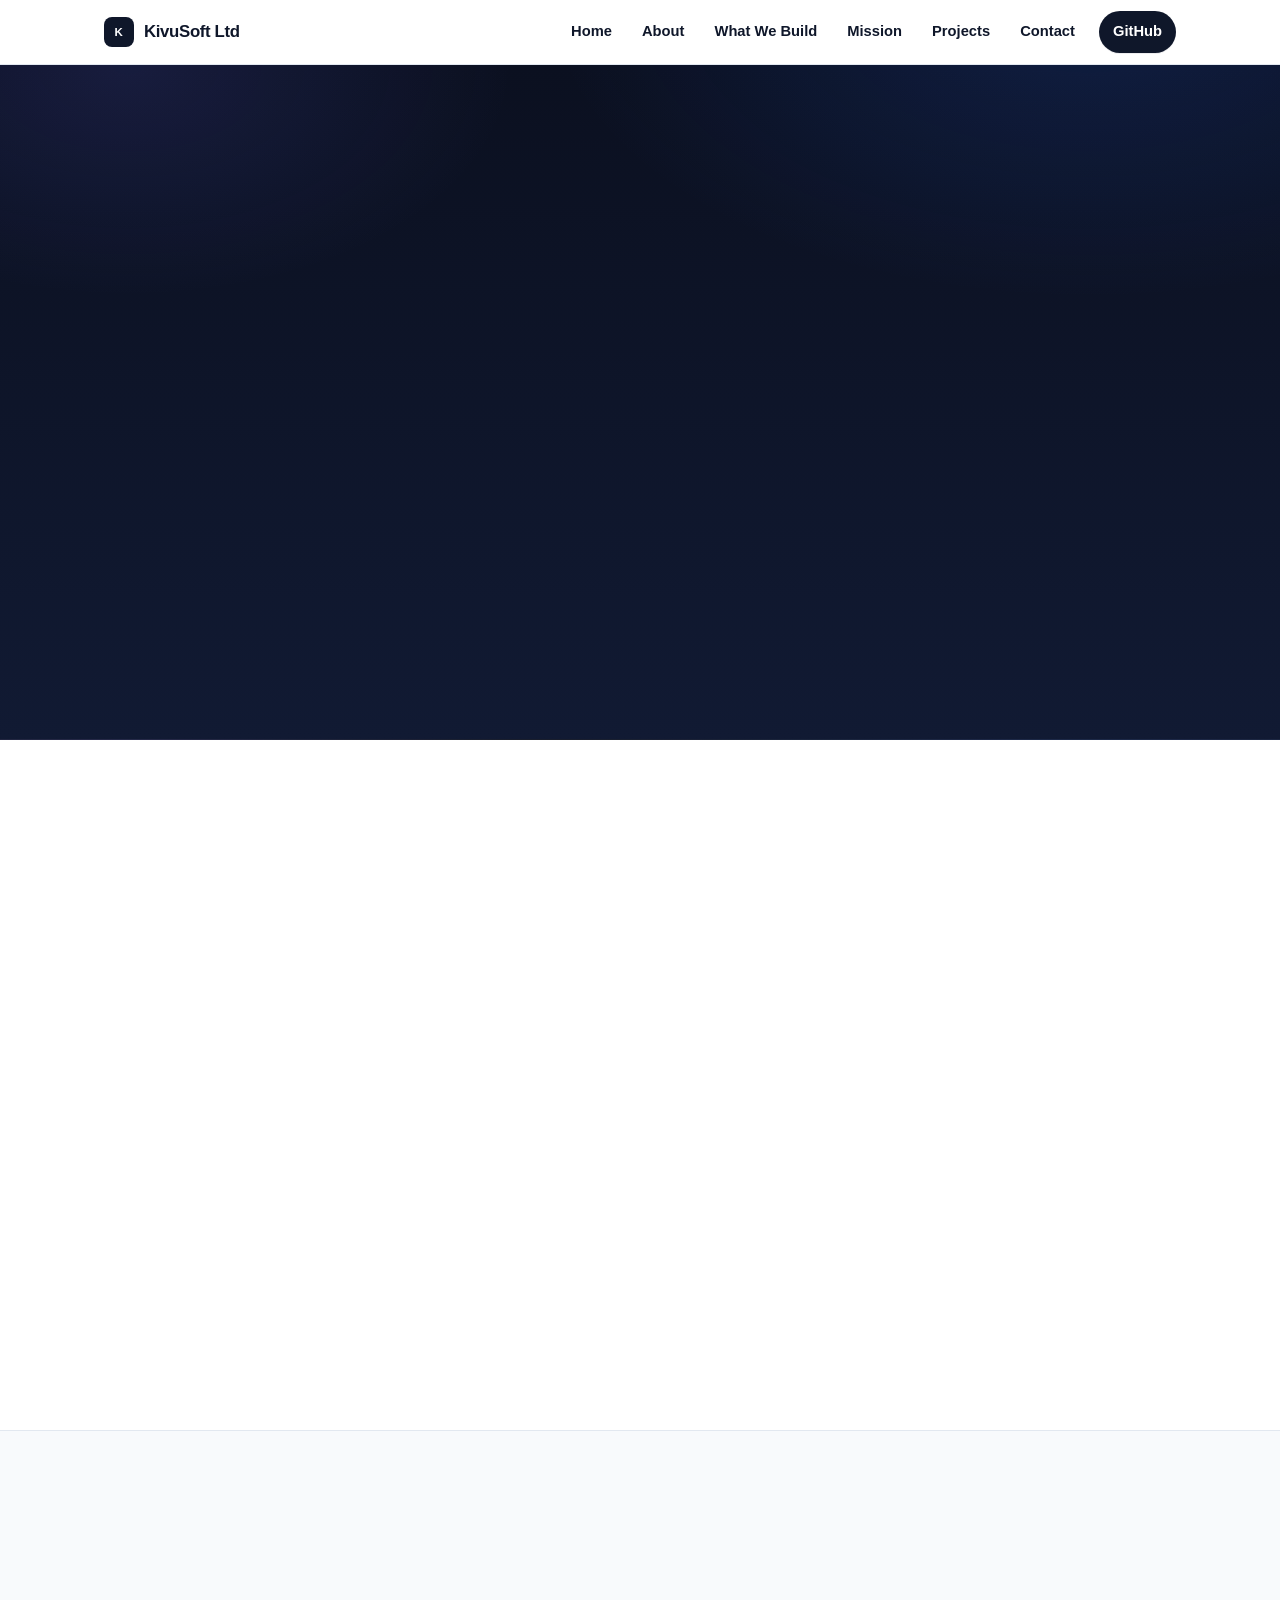
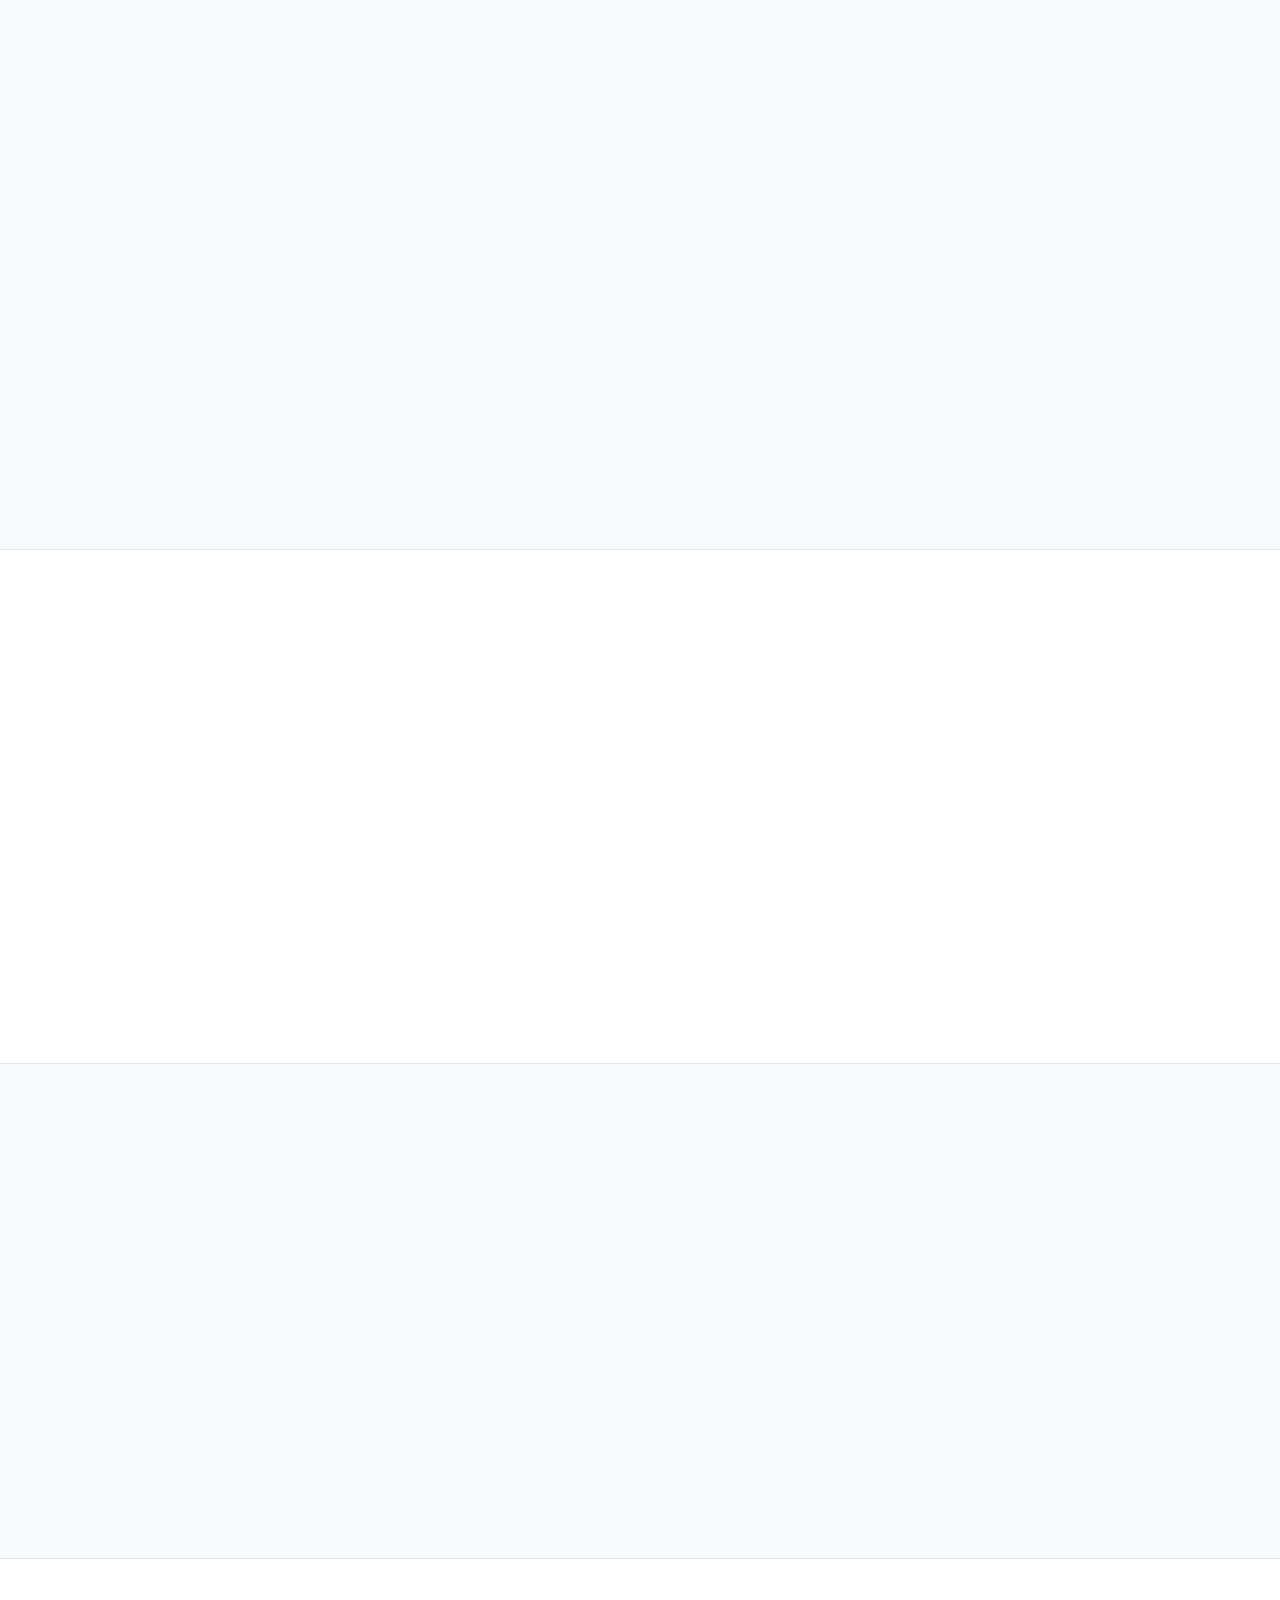
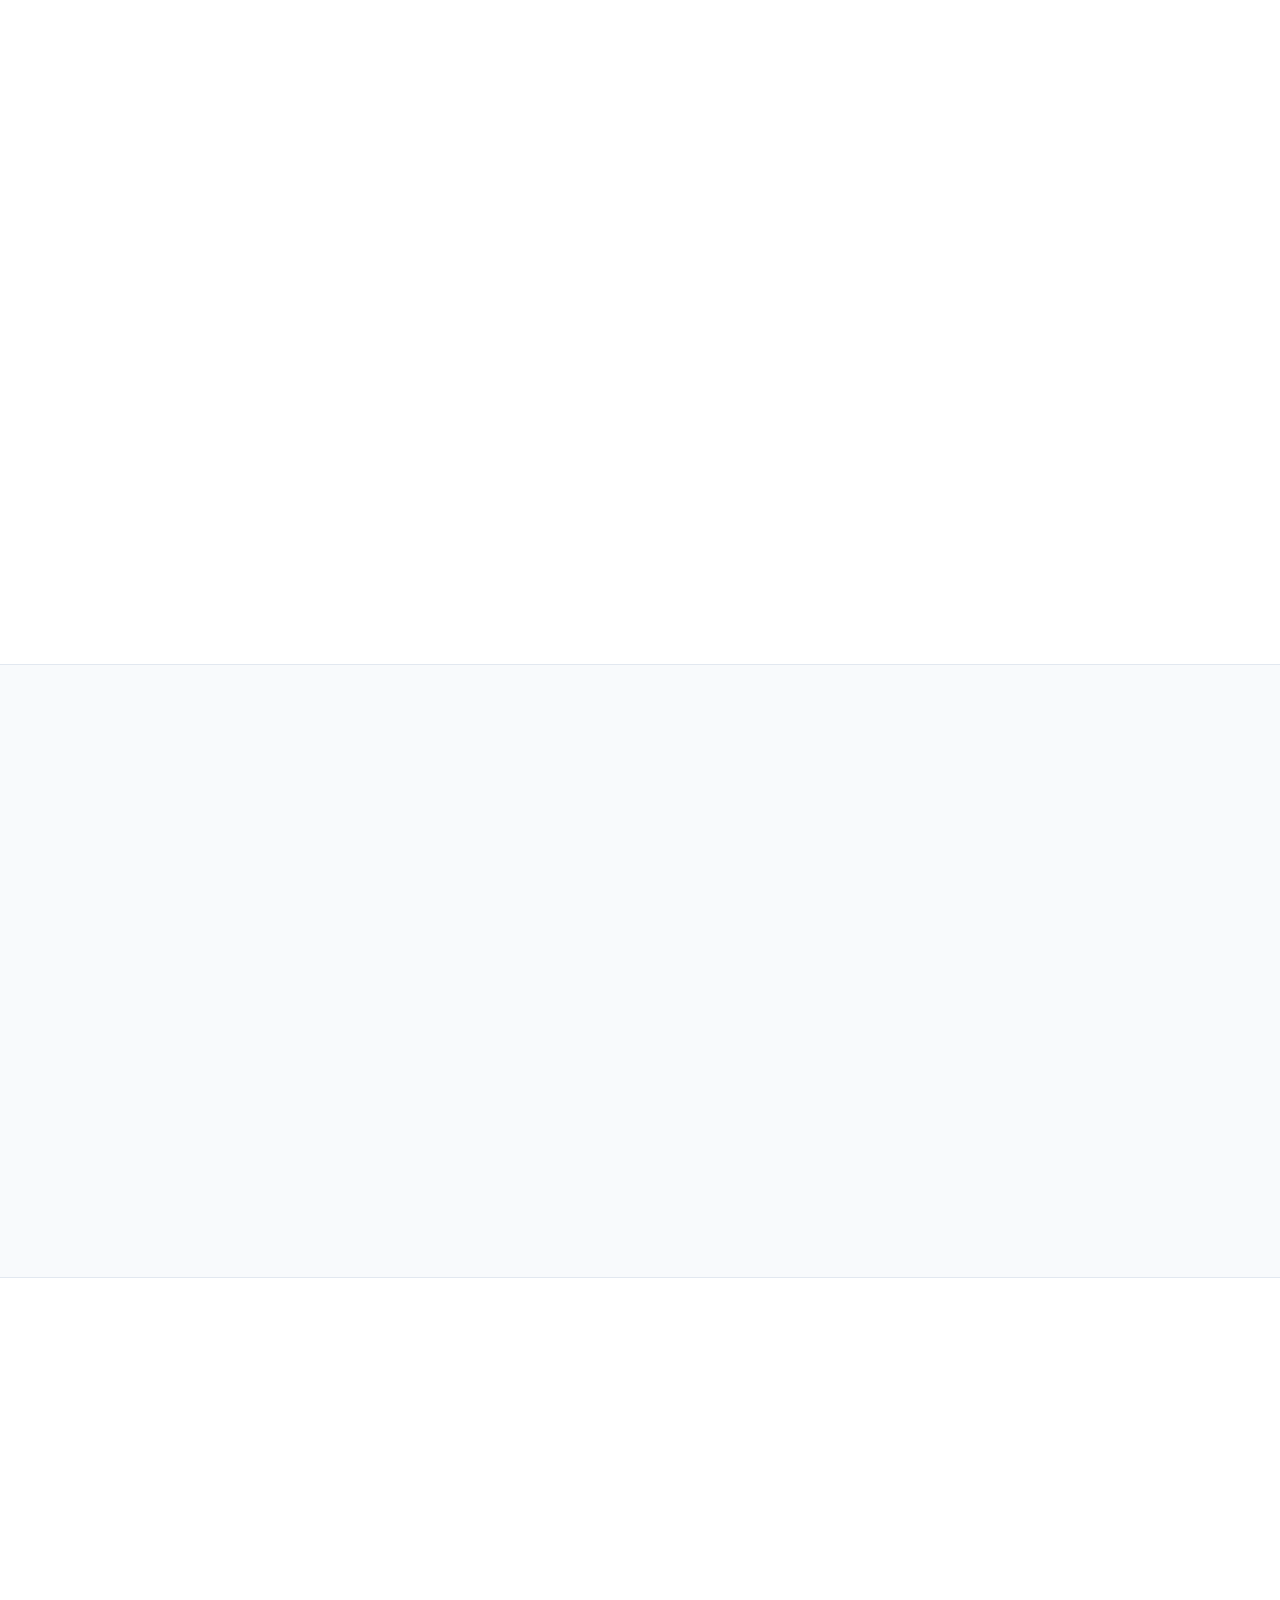
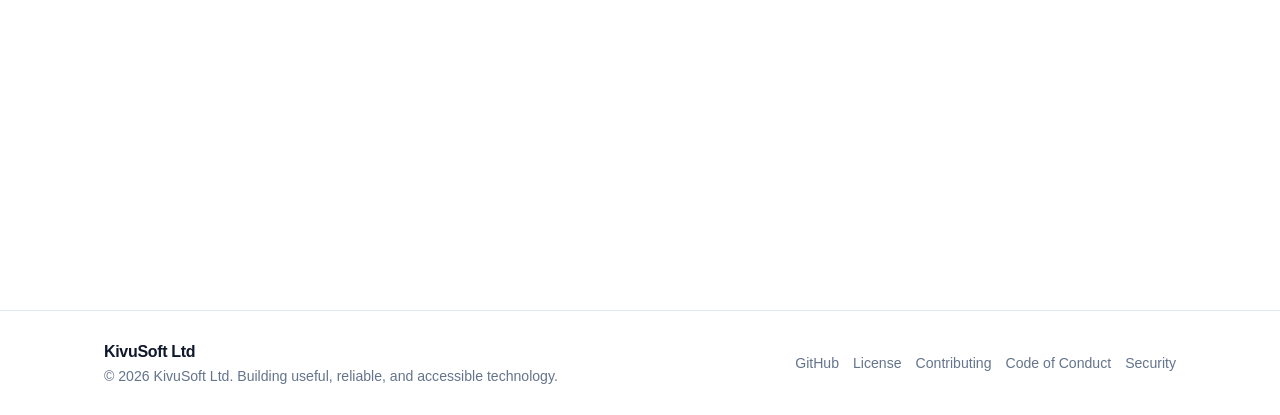
==== website/index.html @ 907b59ba "feat: build KivuSoft Ltd official website" ====
<!doctype html>
<html lang="en">
<head>
  <meta charset="utf-8">
  <meta name="viewport" content="width=device-width, initial-scale=1">
  <title>KivuSoft Ltd — Useful, reliable, and accessible technology</title>
  <meta name="description" content="KivuSoft Ltd is a software and technology company building useful, reliable, and accessible digital products. We focus on clarity, performance, and long-term maintainability.">
  <meta name="theme-color" content="#0b1020">
  <meta property="og:title" content="KivuSoft Ltd — Useful, reliable, and accessible technology">
  <meta property="og:description" content="KivuSoft Ltd builds practical digital solutions — software applications, web platforms, mobile apps, and automation systems.">
  <meta property="og:type" content="website">
  <meta property="og:url" content="https://github.com/hervecoder/KivuSoft">
  <meta property="og:image" content="">
  <meta name="twitter:card" content="summary">
  <meta name="twitter:title" content="KivuSoft Ltd">
  <meta name="twitter:description" content="A software and technology company building useful, reliable, and accessible digital products.">
  <link rel="icon" href="data:image/svg+xml,<svg xmlns=%22http://www.w3.org/2000/svg%22 viewBox=%220 0 100 100%22><rect width=%22100%22 height=%22100%22 rx=%2218%22 fill=%22%230f172a%22/><text x=%2250%22 y=%2258%22 text-anchor=%22middle%22 font-size=%2234%22 fill=%22white%22 font-family=%22Arial,sans-serif%22 font-weight=%22800%22>K</text></svg>">
  <link rel="stylesheet" href="assets/css/style.css">
</head>
<body>
  <a class="skip" href="#main">Skip to content</a>

  <header class="site-header" role="banner">
    <div class="container nav-wrap">
      <a class="wordmark" href="#home" aria-label="KivuSoft Ltd — home">
        <span class="wordmark-mark" aria-hidden="true">K</span>
        <span>KivuSoft Ltd</span>
      </a>

      <button class="nav-toggle" aria-expanded="false" aria-controls="primary-nav" aria-label="Toggle navigation">
        <span class="nav-toggle-lines" aria-hidden="true"><i></i></span>
      </button>

      <nav id="primary-nav" class="nav-primary" aria-label="Primary">
        <ul>
          <li><a href="#home">Home</a></li>
          <li><a href="#about">About</a></li>
          <li><a href="#what-we-build">What We Build</a></li>
          <li><a href="#mission">Mission</a></li>
          <li><a href="#projects">Projects</a></li>
          <li><a href="#contact">Contact</a></li>
          <li><a class="nav-github" href="https://github.com/hervecoder/KivuSoft" target="_blank" rel="noopener noreferrer">GitHub</a></li>
        </ul>
      </nav>
    </div>
  </header>

  <main id="main">
    <!-- HERO -->
    <section id="home" class="hero" aria-labelledby="hero-title">
      <div class="container hero-inner">
        <div class="hero-grid">
          <div class="hero-copy reveal">
            <div class="eyebrow">Software &amp; Technology Company</div>
            <h1 id="hero-title">KivuSoft Ltd <span>builds useful technology</span> for real-world problems.</h1>
            <p>A software and technology company building useful, reliable, and accessible digital products — with an emphasis on clarity, performance, and long-term maintainability.</p>
            <div class="hero-ctas">
              <a class="btn" href="#what-we-build">Explore what we build <span aria-hidden="true">→</span></a>
              <a class="btn btn-secondary" href="https://github.com/hervecoder/KivuSoft" target="_blank" rel="noopener noreferrer">View GitHub</a>
            </div>
            <div class="hero-trust" aria-label="Trust signals">
              <span class="trust-pill">Building digital products &amp; ecosystem</span>
              <span class="trust-pill">Documentation‑first</span>
              <span class="trust-pill">Open where it adds value</span>
            </div>
          </div>

          <div class="hero-card reveal" aria-label="Company snapshot">
            <div class="hero-card-head">
              <span class="hero-card-kicker">KivuSoft Ltd — Company hub</span>
              <span class="hero-card-dot" aria-hidden="true"></span>
            </div>
            <h3>Practical products, engineered with care</h3>
            <p>We are in our foundation phase — establishing identity, documentation, and product pipeline before public launches.</p>
            <ul class="hero-card-list">
              <li><span aria-hidden="true">✓</span> Focused on real needs for people, businesses, and communities</li>
              <li><span aria-hidden="true">✓</span> Reliable, accessible, and maintainable by design</li>
              <li><span aria-hidden="true">✓</span> Technologies chosen per product — no single fixed stack</li>
            </ul>
          </div>
        </div>
      </div>
    </section>

    <!-- ABOUT -->
    <section id="about" class="section" aria-labelledby="about-title">
      <div class="container">
        <div class="section-header reveal">
          <div class="eyebrow">About KivuSoft</div>
          <h2 id="about-title">A technology company focused on practical digital solutions.</h2>
          <p>KivuSoft Ltd designs and develops software that is useful, reliable, and accessible. Our work spans applications and platforms intended to serve real needs — with clarity and performance at the core.</p>
        </div>

        <div class="split reveal">
          <div class="callout">
            <p class="quote">We build for usefulness, not complexity.</p>
            <p>We are at the foundation stage — defining our company hub, documentation, and initial product direction. Official products, services, and channels will be announced in this repository as they are established.</p>
          </div>
          <div class="card">
            <h3>How we work</h3>
            <p style="color:var(--muted); margin-top:6px">We focus on what matters and ship iteratively.</p>
            <ul class="tech-list" style="margin-top:14px">
              <li><i aria-hidden="true">◎</i><div><strong>Usefulness</strong> — solving real problems with clear value</div></li>
              <li><i aria-hidden="true">◉</i><div><strong>Reliability</strong> — systems that work consistently over time</div></li>
              <li><i aria-hidden="true">○</i><div><strong>Accessibility</strong> — technology that is approachable and usable</div></li>
            </ul>
          </div>
        </div>
      </div>
    </section>

    <!-- WHAT WE BUILD -->
    <section id="what-we-build" class="section section-alt" aria-labelledby="build-title">
      <div class="container">
        <div class="section-header reveal">
          <div class="eyebrow">What We Build</div>
          <h2 id="build-title">General‑purpose technology, scoped by real requirements.</h2>
          <p>We focus on broad areas and define each initiative individually. Specific product details will be published as products are verified and launched.</p>
        </div>

        <div class="grid grid-3 reveal">
          <article class="card">
            <div class="card-icon" aria-hidden="true">▭</div>
            <h3>Software applications</h3>
            <p>Purpose‑built applications for specific use cases, with attention to workflows that matter.</p>
          </article>
          <article class="card">
            <div class="card-icon" aria-hidden="true">⬔</div>
            <h3>Web platforms</h3>
            <p>Accessible, performant web experiences that are fast, maintainable, and easy to use.</p>
          </article>
          <article class="card">
            <div class="card-icon" aria-hidden="true">▱</div>
            <h3>Mobile applications</h3>
            <p>Reliable mobile products for everyday use — stable, testable, and respectful of the device.</p>
          </article>
          <article class="card">
            <div class="card-icon" aria-hidden="true">⬢</div>
            <h3>Digital products</h3>
            <p>Tools and services that simplify work and communication for individuals and teams.</p>
          </article>
          <article class="card">
            <div class="card-icon" aria-hidden="true">⬣</div>
            <h3>Automation &amp; technology solutions</h3>
            <p>Systems that reduce manual effort, improve reliability, and keep operations predictable.</p>
          </article>
          <article class="card" style="background:var(--text); color:#e2e8f0; border-color:rgba(255,255,255,.08)">
            <div class="card-icon" aria-hidden="true" style="background:rgba(255,255,255,.08); border-color:rgba(255,255,255,.12); color:#93c5fd">◈</div>
            <h3 style="color:#fff">Scoped by requirements</h3>
            <p style="color:#94a3b8">We choose the right tool for each product and document decisions per repository.</p>
          </article>
        </div>
      </div>
    </section>

    <!-- MISSION / VISION -->
    <section id="mission" class="section" aria-labelledby="mission-title">
      <div class="container">
        <div class="section-header reveal">
          <div class="eyebrow">Mission &amp; Vision</div>
          <h2 id="mission-title">Purpose that guides how we build.</h2>
        </div>

        <div class="split reveal">
          <div class="callout mission">
            <strong>Mission</strong>
            <p class="quote">To build useful technology that solves real‑world problems and creates lasting value for the people and organizations we serve.</p>
            <p>We pursue this by developing practical, well‑engineered software and focusing on long‑term value over short‑term complexity.</p>
          </div>
          <div class="callout vision">
            <strong>Vision</strong>
            <p class="quote">To become a trusted technology company recognised for practical innovation, dependable products, and sustainable impact.</p>
            <p>Our direction is to grow a portfolio that is useful in daily use, reliable over time, accessible to a broad audience, and maintainable and secure by design.</p>
          </div>
        </div>
      </div>
    </section>

    <!-- PRINCIPLES -->
    <section id="principles" class="section section-alt" aria-labelledby="principles-title">
      <div class="container">
        <div class="section-header reveal">
          <div class="eyebrow">Principles</div>
          <h2 id="principles-title">How we define, build, and operate.</h2>
        </div>

        <div class="principles-grid reveal">
          <div class="principle">
            <span class="principle-num" aria-hidden="true">1</span>
            <div><h3>User‑focused engineering</h3><p>Build for real needs, not complexity.</p></div>
          </div>
          <div class="principle">
            <span class="principle-num" aria-hidden="true">2</span>
            <div><h3>Simplicity</h3><p>Prefer clear solutions over clever ones.</p></div>
          </div>
          <div class="principle">
            <span class="principle-num" aria-hidden="true">3</span>
            <div><h3>Reliability</h3><p>Ship stable, testable, and maintainable software.</p></div>
          </div>
          <div class="principle">
            <span class="principle-num" aria-hidden="true">4</span>
            <div><h3>Security</h3><p>Handle data and access with care.</p></div>
          </div>
          <div class="principle">
            <span class="principle-num" aria-hidden="true">5</span>
            <div><h3>Continuous improvement</h3><p>Iterate based on feedback and evidence.</p></div>
          </div>
          <div class="principle">
            <span class="principle-num" aria-hidden="true">6</span>
            <div><h3>Open collaboration</h3><p>Share and work in the open where it adds value.</p></div>
          </div>
        </div>
      </div>
    </section>

    <!-- PROJECTS -->
    <section id="projects" class="section" aria-labelledby="projects-title">
      <div class="container">
        <div class="section-header reveal">
          <div class="eyebrow">Products &amp; Projects</div>
          <h2 id="projects-title">Portfolio in formation.</h2>
          <p>This section is being established. Official products will be listed here as they are publicly launched.</p>
        </div>

        <div class="projects-stage reveal">
          <span class="badge"><span class="badge-dot" aria-hidden="true"></span> In development — hub phase</span>
          <h3>Building the foundation before the first launch</h3>
          <p>No products are listed yet. This repository currently serves as the company hub while KivuSoft establishes its product pipeline. When a product is ready, it will appear here with its name, brief description, repository link, status, and documentation.</p>
          <div class="projects-note">
            <span class="mini">We do not list unverified products</span>
            <span class="mini">Each product will have its own repository</span>
            <span class="mini">Announcements will be published here</span>
          </div>
          <p style="margin-top:20px"><a class="btn" href="https://github.com/hervecoder/KivuSoft" target="_blank" rel="noopener noreferrer">Follow progress on GitHub</a></p>
        </div>
      </div>
    </section>

    <!-- TECHNOLOGY -->
    <section id="technology" class="section section-alt" aria-labelledby="tech-title">
      <div class="container">
        <div class="section-header reveal">
          <div class="eyebrow">Technology</div>
          <h2 id="tech-title">Modern tools, chosen per product.</h2>
          <p>KivuSoft works with modern software technologies and selects tools based on the requirements of each product. No single fixed stack is assumed for all projects.</p>
        </div>

        <div class="tech-wrap reveal">
          <div>
            <ul class="tech-list">
              <li><i aria-hidden="true">▸</i><div><strong>Maintainability first</strong> — we prioritize code that is easy to understand and evolve.</div></li>
              <li><i aria-hidden="true">▸</i><div><strong>Security &amp; developer experience</strong> — safe defaults and clear documentation.</div></li>
              <li><i aria-hidden="true">▸</i><div><strong>Documented choices</strong> — every product repository explains its own technology decisions.</div></li>
            </ul>
          </div>
          <div class="tech-panel" aria-label="Technology note">
            <h3>No fabricated stack</h3>
            <p>We do not publish an arbitrary technology list for the whole company. The correct stack is decided per product and documented where the product lives.</p>
            <code>docs/ → per‑product repo → README describes the stack</code>
          </div>
        </div>
      </div>
    </section>

    <!-- CONTACT -->
    <section id="contact" class="section" aria-labelledby="contact-title">
      <div class="container">
        <div class="section-header reveal">
          <div class="eyebrow">Contact</div>
          <h2 id="contact-title">Get in touch — channels coming soon.</h2>
          <p>Because no official public contact channel has yet been verified, we keep this placeholder factual until channels are established.</p>
        </div>

        <div class="contact-grid reveal">
          <div class="contact-card">
            <h3>Official contact channels</h3>
            <div class="contact-placeholder" role="note">
              <strong>Official KivuSoft Ltd contact channels will be published here as they are established.</strong><br>
              For now, the most reliable place to follow and reach the team is the company hub on GitHub, where announcements, documentation, and future contact details will appear.
            </div>
            <p style="margin-top:14px; font-size:.92rem">Please avoid sharing sensitive or private information in public issues before a dedicated channel is published.</p>
          </div>

          <div class="github-card">
            <h3>Follow KivuSoft on GitHub</h3>
            <p>The company hub is the canonical source for official information until the website and contact channels are fully established.</p>
            <a class="btn" href="https://github.com/hervecoder/KivuSoft" target="_blank" rel="noopener noreferrer">github.com/hervecoder/KivuSoft</a>
            <p style="font-size:.82rem; color:#64748b; margin-top:4px">Public, documented, and versioned — everything we publish lives here first.</p>
          </div>
        </div>
      </div>
    </section>
  </main>

  <footer class="site-footer" role="contentinfo">
    <div class="container footer-row">
      <div>
        <div class="footer-wordmark">KivuSoft Ltd</div>
        <div class="footer-meta">© 2026 KivuSoft Ltd. Building useful, reliable, and accessible technology.</div>
      </div>
      <nav class="footer-links" aria-label="Footer">
        <a href="https://github.com/hervecoder/KivuSoft" target="_blank" rel="noopener noreferrer">GitHub</a>
        <a href="https://github.com/hervecoder/KivuSoft/blob/main/LICENSE" target="_blank" rel="noopener noreferrer">License</a>
        <a href="https://github.com/hervecoder/KivuSoft/blob/main/CONTRIBUTING.md" target="_blank" rel="noopener noreferrer">Contributing</a>
        <a href="https://github.com/hervecoder/KivuSoft/blob/main/CODE_OF_CONDUCT.md" target="_blank" rel="noopener noreferrer">Code of Conduct</a>
        <a href="https://github.com/hervecoder/KivuSoft/blob/main/SECURITY.md" target="_blank" rel="noopener noreferrer">Security</a>
      </nav>
    </div>
  </footer>

  <script src="assets/js/main.js"></script>
</body>
</html>
---- website/assets/css/style.css ----
/* KivuSoft Ltd — website style.css — lightweight, no dependencies */
:root{
  --bg:#ffffff;
  --bg-alt:#f8fafc;
  --bg-hero:#0b1020;
  --bg-hero-2:#111a33;
  --surface:#ffffff;
  --text:#0f172a;
  --muted:#64748b;
  --muted-2:#94a3b8;
  --line:#e2e8f0;
  --line-strong:#cbd5e1;
  --accent:#2563eb;
  --accent-hover:#1d4ed8;
  --accent-soft:#eff6ff;
  --accent-border:#bfdbfe;
  --radius:14px;
  --radius-lg:18px;
  --shadow:0 4px 24px rgba(15,23,42,.06);
  --shadow-lg:0 12px 40px rgba(15,23,42,.10);
  --header-h:64px;
  --max:1120px;
  --focus:0 0 0 3px rgba(37,99,235,.35);
}

*{box-sizing:border-box}
html{scroll-behavior:smooth; scroll-padding-top:calc(var(--header-h) + 16px)}
@media (prefers-reduced-motion:reduce){
  html{scroll-behavior:auto}
  *,*::before,*::after{animation:none !important; transition:none !important}
}
body{
  margin:0;
  font-family:ui-sans-system,-apple-system,BlinkMacSystemFont,"Segoe UI",Roboto,"Helvetica Neue",Arial,"Noto Sans",Ubuntu,Cantarell,sans-serif;
  color:var(--text);
  background:var(--bg);
  line-height:1.6;
  -webkit-font-smoothing:antialiased;
  text-rendering:optimizeLegibility;
}
img{max-width:100%; display:block}
a{color:var(--accent); text-decoration:none}
a:hover{text-decoration:underline}
a:focus-visible{outline:none; box-shadow:var(--focus); border-radius:6px}
p{margin:0 0 1em}
h1,h2,h3{line-height:1.15; letter-spacing:-.02em; margin:0}
h1{font-size:clamp(2rem,5vw,3.25rem); font-weight:800}
h2{font-size:clamp(1.6rem,3.5vw,2rem); font-weight:700}
h3{font-size:1.05rem; font-weight:650}

/* Skip link */
.skip{
  position:absolute; left:-9999px; top:auto; width:1px; height:1px; overflow:hidden;
}
.skip:focus{
  left:16px; top:16px; width:auto; height:auto; background:var(--accent); color:#fff;
  padding:10px 14px; border-radius:8px; z-index:999; text-decoration:none; box-shadow:var(--shadow-lg)
}

/* Container */
.container{max-width:var(--max); margin:0 auto; padding:0 20px}
@media(min-width:768px){ .container{padding:0 24px} }
.section{padding:72px 0}
@media(min-width:900px){ .section{padding:88px 0} }
.section-alt{background:var(--bg-alt); border-top:1px solid var(--line); border-bottom:1px solid var(--line)}
.eyebrow{
  font-size:.75rem; letter-spacing:.14em; text-transform:uppercase; color:var(--accent);
  font-weight:700; margin-bottom:12px
}
.lead{font-size:1.05rem; color:var(--muted); max-width:60ch}
.section-header{max-width:720px; margin-bottom:36px}
.section-header p{color:var(--muted); margin-top:12px; font-size:1.02rem}

/* Header */
.site-header{
  position:sticky; top:0; z-index:40;
  background:rgba(255,255,255,.82);
  backdrop-filter:saturate(180%) blur(12px);
  -webkit-backdrop-filter:saturate(180%) blur(12px);
  border-bottom:1px solid var(--line);
}
.nav-wrap{
  display:flex; align-items:center; justify-content:space-between;
  height:var(--header-h); gap:16px;
}
.wordmark{
  font-weight:800; font-size:1.05rem; letter-spacing:-.02em; color:var(--text);
  text-decoration:none; display:inline-flex; align-items:center; gap:10px;
  white-space:nowrap;
}
.wordmark-mark{
  width:30px; height:30px; border-radius:8px; background:var(--text); color:#fff;
  display:grid; place-items:center; font-size:.72rem; font-weight:800; letter-spacing:.06em;
}
.wordmark:hover{text-decoration:none}
.nav-primary ul{
  list-style:none; margin:0; padding:0; display:flex; align-items:center; gap:6px;
}
.nav-primary a{
  display:inline-flex; align-items:center; padding:9px 12px; border-radius:10px;
  color:var(--text); font-size:.92rem; font-weight:550; text-decoration:none;
}
.nav-primary a:hover{background:var(--bg-alt); text-decoration:none}
.nav-primary a.is-active{background:var(--bg-alt)}
.nav-github{
  background:var(--text) !important; color:#fff !important;
  padding:9px 14px !important; border-radius:999px !important; margin-left:6px;
  box-shadow:0 1px 0 rgba(15,23,42,.08);
}
.nav-github:hover{background:#1e293b !important; transform:translateY(-0.5px)}
.nav-github:focus-visible{box-shadow:var(--focus)}

/* Mobile toggle */
.nav-toggle{
  display:none; appearance:none; border:1px solid var(--line); background:#fff;
  width:40px; height:40px; border-radius:10px; align-items:center; justify-content:center;
  cursor:pointer; color:var(--text);
}
.nav-toggle:hover{background:var(--bg-alt)}
.nav-toggle:focus-visible{box-shadow:var(--focus)}
.nav-toggle-lines{width:16px; height:12px; position:relative; display:block}
.nav-toggle-lines i,
.nav-toggle-lines i::before,
.nav-toggle-lines i::after{
  content:""; position:absolute; left:0; width:100%; height:2px; background:var(--text);
  border-radius:2px; transition:transform .18s ease, opacity .18s ease, top .18s ease;
}
.nav-toggle-lines i{top:5px}
.nav-toggle-lines i::before{top:-5px}
.nav-toggle-lines i::after{top:5px}
.nav-toggle[aria-expanded="true"] .nav-toggle-lines i{background:transparent}
.nav-toggle[aria-expanded="true"] .nav-toggle-lines i::before{transform:rotate(45deg); top:0}
.nav-toggle[aria-expanded="true"] .nav-toggle-lines i::after{transform:rotate(-45deg); top:0}

@media(max-width:860px){
  .nav-toggle{display:inline-flex}
  .nav-primary{
    position:fixed; inset:calc(var(--header-h)) 0 auto 0;
    background:#fff; border-bottom:1px solid var(--line);
    padding:12px 16px 16px; box-shadow:var(--shadow-lg);
    display:none;
  }
  .nav-primary.is-open{display:block}
  .nav-primary ul{flex-direction:column; align-items:stretch; gap:4px}
  .nav-primary a{padding:14px 14px; font-size:1rem}
  .nav-primary a.nav-github{margin:8px 0 0; justify-content:center}
}

/* Hero */
.hero{
  background:
    radial-gradient(900px 500px at 85% -10%, rgba(37,99,235,.18), transparent 60%),
    radial-gradient(700px 420px at 10% 0%, rgba(99,102,241,.14), transparent 55%),
    linear-gradient(180deg, var(--bg-hero) 0%, var(--bg-hero-2) 100%);
  color:#e2e8f0; position:relative; overflow:hidden;
  border-bottom:1px solid rgba(255,255,255,.06);
}
.hero-inner{padding:64px 0 56px}
@media(min-width:900px){ .hero-inner{padding:96px 0 88px} }
.hero-grid{
  display:grid; gap:36px; align-items:center;
}
@media(min-width:900px){ .hero-grid{grid-template-columns:1.08fr .92fr; gap:48px} }
.hero-copy .eyebrow{color:#93c5fd}
.hero h1{color:#f8fafc; max-width:16ch}
.hero h1 span{color:#93c5fd; font-weight:800}
.hero p{
  color:#cbd5e1; font-size:1.06rem; max-width:56ch; margin-top:14px;
}
@media(min-width:900px){ .hero p{font-size:1.1rem} }
.hero-ctas{display:flex; flex-wrap:wrap; gap:12px; margin-top:28px}
.btn{
  appearance:none; border:1px solid transparent; background:var(--accent); color:#fff;
  padding:12px 18px; border-radius:999px; font-weight:650; font-size:.95rem;
  display:inline-flex; align-items:center; gap:8px; text-decoration:none; line-height:1;
  cursor:pointer; transition:transform .14s ease, background .14s ease, box-shadow .14s ease;
  box-shadow:0 8px 20px rgba(37,99,235,.22);
}
.btn:hover{background:var(--accent-hover); transform:translateY(-1px); text-decoration:none}
.btn:active{transform:translateY(0)}
.btn:focus-visible{box-shadow:var(--focus)}
.btn-secondary{
  background:rgba(255,255,255,.08); color:#e2e8f0; border-color:rgba(255,255,255,.14);
  box-shadow:none; backdrop-filter:blur(6px);
}
.btn-secondary:hover{background:rgba(255,255,255,.12); color:#fff}
.hero-card{
  background:rgba(255,255,255,.92); color:var(--text);
  border-radius:var(--radius-lg); padding:22px;
  box-shadow:0 20px 60px rgba(2,6,23,.28), 0 1px 0 rgba(255,255,255,.6) inset;
  border:1px solid rgba(255,255,255,.7);
}
@media(min-width:900px){ .hero-card{padding:24px} }
.hero-card-head{
  display:flex; align-items:center; justify-content:space-between; gap:12px;
  padding-bottom:14px; border-bottom:1px solid var(--line); margin-bottom:14px;
}
.hero-card-kicker{
  font-size:.72rem; letter-spacing:.14em; text-transform:uppercase; font-weight:750; color:var(--muted)
}
.hero-card-dot{width:8px; height:8px; border-radius:50%; background:#22c55e; box-shadow:0 0 0 6px rgba(34,197,94,.14)}
.hero-card h3{font-size:1rem; margin-bottom:6px}
.hero-card p{color:var(--muted); font-size:.92rem; margin:0}
.hero-card-list{
  list-style:none; margin:16px 0 0; padding:0; display:grid; gap:10px;
}
.hero-card-list li{
  display:flex; align-items:flex-start; gap:10px; font-size:.92rem; color:var(--text);
  padding:10px 11px; background:var(--bg-alt); border:1px solid var(--line); border-radius:12px;
}
.hero-card-list li span{color:var(--accent); font-weight:800; margin-top:1px}
.hero-trust{
  display:flex; flex-wrap:wrap; gap:8px; margin-top:18px;
}
.trust-pill{
  font-size:.78rem; color:#475569; background:#fff; border:1px solid var(--line);
  padding:6px 10px; border-radius:999px; font-weight:600;
}

/* Cards / grids */
.grid{ display:grid; gap:14px }
.grid-3{grid-template-columns:1fr}
@media(min-width:640px){ .grid-3{grid-template-columns:repeat(2,1fr)} }
@media(min-width:980px){ .grid-3{grid-template-columns:repeat(3,1fr)} }
.grid-2{grid-template-columns:1fr}
@media(min-width:820px){ .grid-2{grid-template-columns:repeat(2,1fr)} }

.card{
  background:var(--surface); border:1px solid var(--line); border-radius:var(--radius);
  padding:20px; box-shadow:var(--shadow); transition:transform .14s ease, box-shadow .14s ease, border-color .14s ease;
}
.card:hover{transform:translateY(-2px); box-shadow:var(--shadow-lg); border-color:var(--line-strong)}
.card-icon{
  width:36px; height:36px; border-radius:10px; display:grid; place-items:center;
  background:var(--accent-soft); border:1px solid var(--accent-border); color:var(--accent);
  font-size:.9rem; margin-bottom:12px;
}
.card h3{margin-bottom:6px}
.card p{color:var(--muted); font-size:.93rem; margin:0; line-height:1.55}

/* Mission / Vision */
.split{
  display:grid; gap:14px;
}
@media(min-width:820px){ .split{grid-template-columns:1fr 1fr} }
.callout{
  background:var(--surface); border:1px solid var(--line); border-radius:var(--radius);
  padding:24px; box-shadow:var(--shadow);
}
.callout strong{display:block; font-size:.75rem; letter-spacing:.14em; text-transform:uppercase; color:var(--accent); margin-bottom:10px}
.callout p{color:var(--muted); margin:0; font-size:1rem; line-height:1.6}
.callout.mission{border-left:4px solid var(--accent)}
.callout.vision{border-left:4px solid #0f172a}
.quote{
  font-size:1.125rem; color:var(--text); font-weight:650; line-height:1.45; margin:0 0 8px;
}

/* Principles */
.principles-grid{
  display:grid; gap:12px; grid-template-columns:1fr;
}
@media(min-width:640px){ .principles-grid{grid-template-columns:repeat(2,1fr)} }
@media(min-width:1020px){ .principles-grid{grid-template-columns:repeat(3,1fr)} }
.principle{
  background:var(--surface); border:1px solid var(--line); border-radius:var(--radius);
  padding:18px 18px 16px; display:flex; gap:12px; align-items:flex-start;
}
.principle-num{
  flex:0 0 28px; height:28px; border-radius:999px; background:var(--text); color:#fff;
  display:grid; place-items:center; font-size:.75rem; font-weight:800; margin-top:1px;
}
.principle h3{font-size:.98rem; margin-bottom:4px}
.principle p{color:var(--muted); font-size:.9rem; margin:0; line-height:1.5}

/* Projects */
.projects-stage{
  background:var(--surface); border:1px solid var(--line); border-radius:var(--radius-lg);
  padding:28px; box-shadow:var(--shadow); text-align:center;
}
@media(min-width:640px){ .projects-stage{padding:36px} }
.badge{
  display:inline-flex; align-items:center; gap:8px;
  background:var(--accent-soft); border:1px solid var(--accent-border); color:var(--accent);
  font-size:.78rem; font-weight:750; letter-spacing:.06em; text-transform:uppercase;
  padding:6px 10px; border-radius:999px; margin-bottom:14px;
}
.badge-dot{width:6px; height:6px; border-radius:50%; background:var(--accent)}
.projects-stage h3{font-size:1.2rem; margin-bottom:8px}
.projects-stage p{color:var(--muted); max-width:60ch; margin:0 auto 18px; font-size:.98rem}
.projects-note{
  display:flex; flex-wrap:wrap; justify-content:center; gap:8px; margin-top:18px;
}
.mini{font-size:.82rem; color:var(--muted); background:var(--bg-alt); border:1px solid var(--line); padding:7px 10px; border-radius:999px}

/* Technology */
.tech-wrap{
  display:grid; gap:16px; align-items:start;
}
@media(min-width:860px){ .tech-wrap{grid-template-columns: 1.15fr .85fr} }
.tech-list{
  list-style:none; margin:16px 0 0; padding:0; display:grid; gap:10px;
}
.tech-list li{
  display:flex; gap:10px; align-items:flex-start;
  background:var(--surface); border:1px solid var(--line); border-radius:12px;
  padding:12px 14px; box-shadow:var(--shadow);
}
.tech-list li i{
  width:28px; height:28px; border-radius:8px; background:var(--bg-alt); border:1px solid var(--line);
  display:grid; place-items:center; flex:0 0 28px; color:var(--accent); font-size:.85rem;
}
.tech-panel{
  background:var(--text); color:#e2e8f0; border-radius:var(--radius); padding:22px;
  border:1px solid rgba(255,255,255,.08);
}
.tech-panel h3{color:#f8fafc; margin-bottom:8px}
.tech-panel p{color:#94a3b8; margin:0; font-size:.93rem}
.tech-panel code{
  display:block; margin-top:14px; background:rgba(255,255,255,.06); border:1px solid rgba(255,255,255,.08);
  color:#e2e8f0; padding:10px 12px; border-radius:10px; font-size:.82rem; font-family:ui-monospace,SFMono-Regular,Menlo,Monaco,Consolas,monospace; overflow:auto;
}

/* Contact */
.contact-grid{
  display:grid; gap:16px;
}
@media(min-width:820px){ .contact-grid{grid-template-columns:1.2fr .8fr} }
.contact-card{
  background:var(--surface); border:1px solid var(--line); border-radius:var(--radius);
  padding:22px; box-shadow:var(--shadow);
}
.contact-card p{color:var(--muted); margin:0}
.contact-placeholder{
  background:var(--bg-alt); border:1px dashed var(--line-strong); border-radius:12px;
  padding:14px 14px; color:var(--muted); font-size:.92rem; margin-top:14px;
}
.github-card{
  background:var(--text); color:#e2e8f0; border-radius:var(--radius); padding:22px;
  border:1px solid rgba(255,255,255,.08); display:flex; flex-direction:column; gap:14px;
}
.github-card h3{color:#fff}
.github-card p{color:#94a3b8; margin:0; font-size:.93rem}
.github-card a.btn{justify-content:center; background:#fff; color:var(--text); box-shadow:none; border-color:#fff}
.github-card a.btn:hover{background:#f8fafc}

/* Footer */
.site-footer{
  border-top:1px solid var(--line); background:var(--bg); padding:28px 0;
}
.footer-row{
 display:flex; flex-direction:column; gap:16px; align-items:flex-start;
}
@media(min-width:700px){ .footer-row{flex-direction:row; justify-content:space-between; align-items:center} }
.footer-wordmark{font-weight:800; letter-spacing:-.02em}
.footer-meta{color:var(--muted); font-size:.88rem}
.footer-links{display:flex; flex-wrap:wrap; gap:14px; font-size:.88rem}
.footer-links a{color:var(--muted)}
.footer-links a:hover{color:var(--text); text-decoration:underline}

/* Reveal animation */
.reveal{opacity:0; transform:translateY(8px); transition:opacity .5s ease, transform .5s ease}
.reveal.is-visible{opacity:1; transform:none}

/* Utilities */
.sr-only{position:absolute; width:1px; height:1px; padding:0; margin:-1px; overflow:hidden; clip:rect(0,0,0,0); white-space:nowrap; border:0}

/* 404 */
.page-404{
  min-height:70vh; display:grid; place-items:center; padding:48px 0; text-align:center;
}
.page-404 h1{font-size:clamp(3rem, 10vw, 6rem); line-height:1; letter-spacing:-.04em}
.page-404 p{color:var(--muted); max-width:48ch; margin:12px auto 20px}
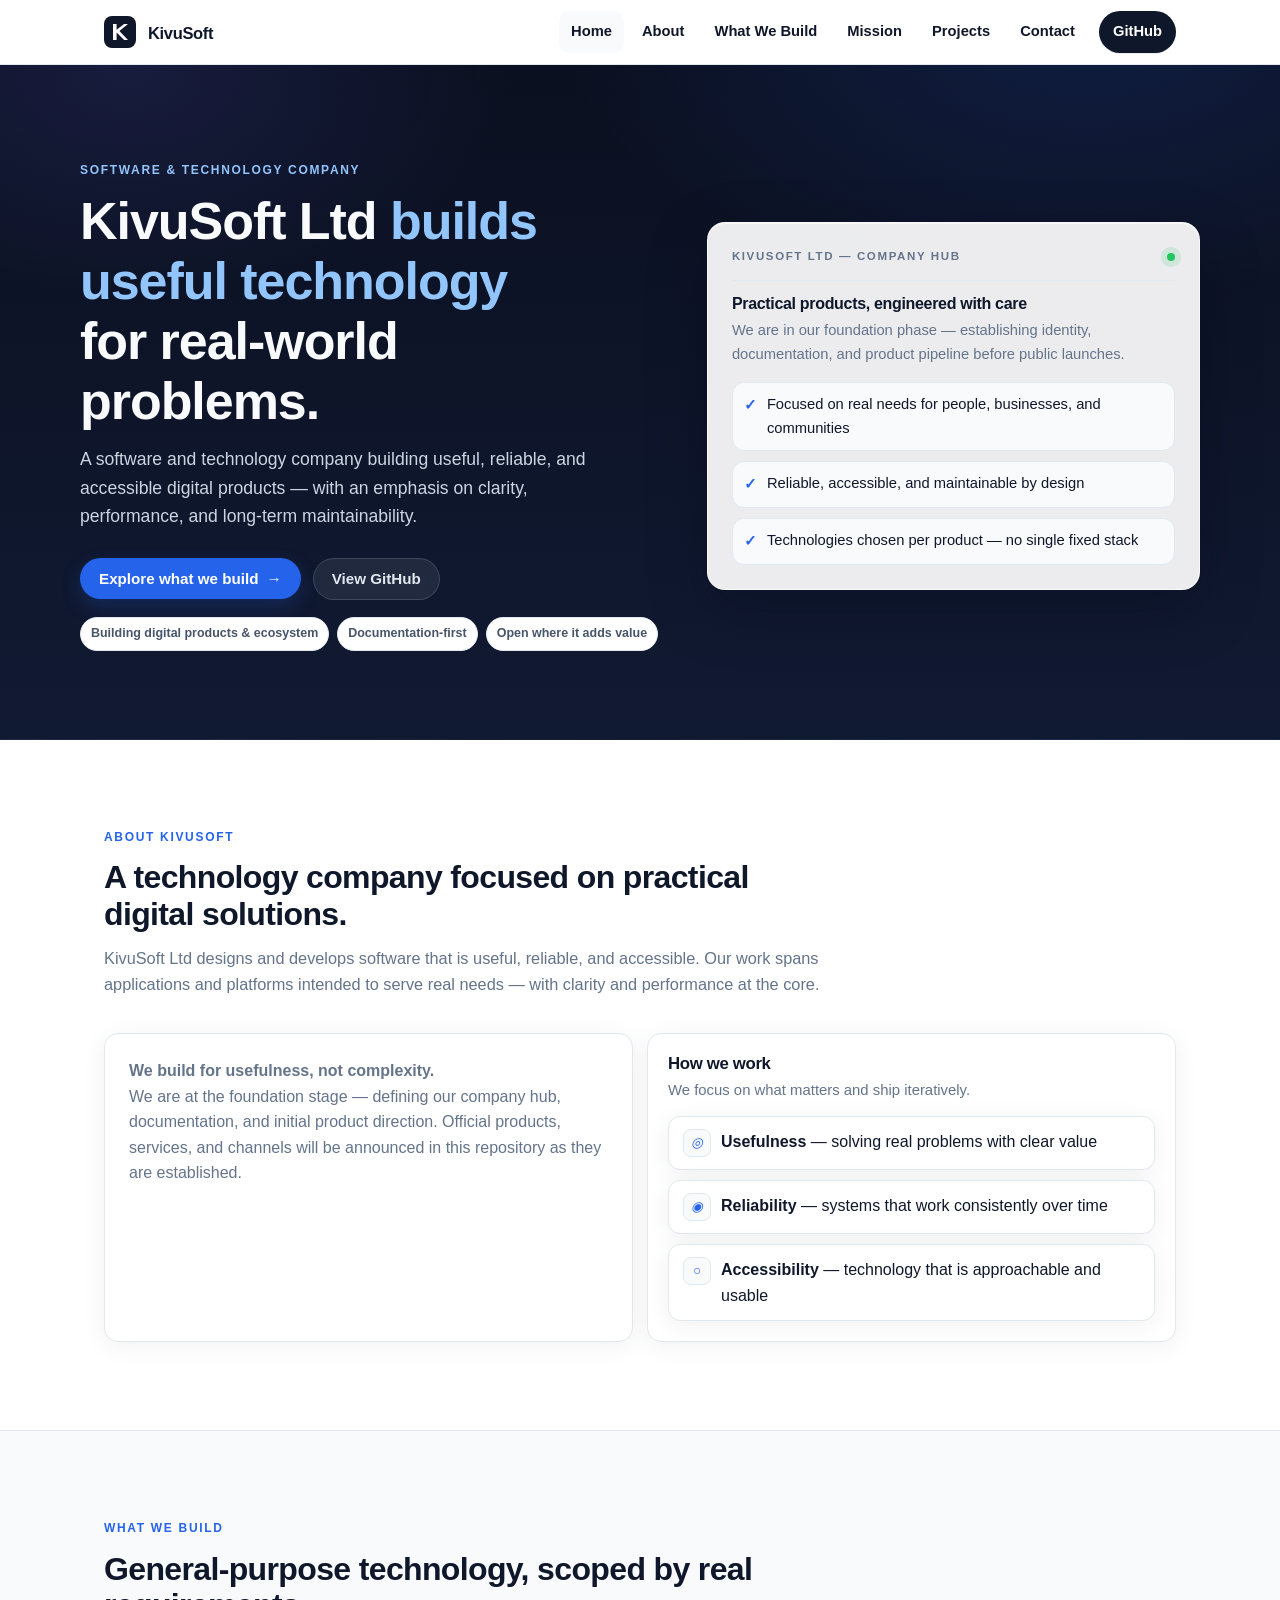
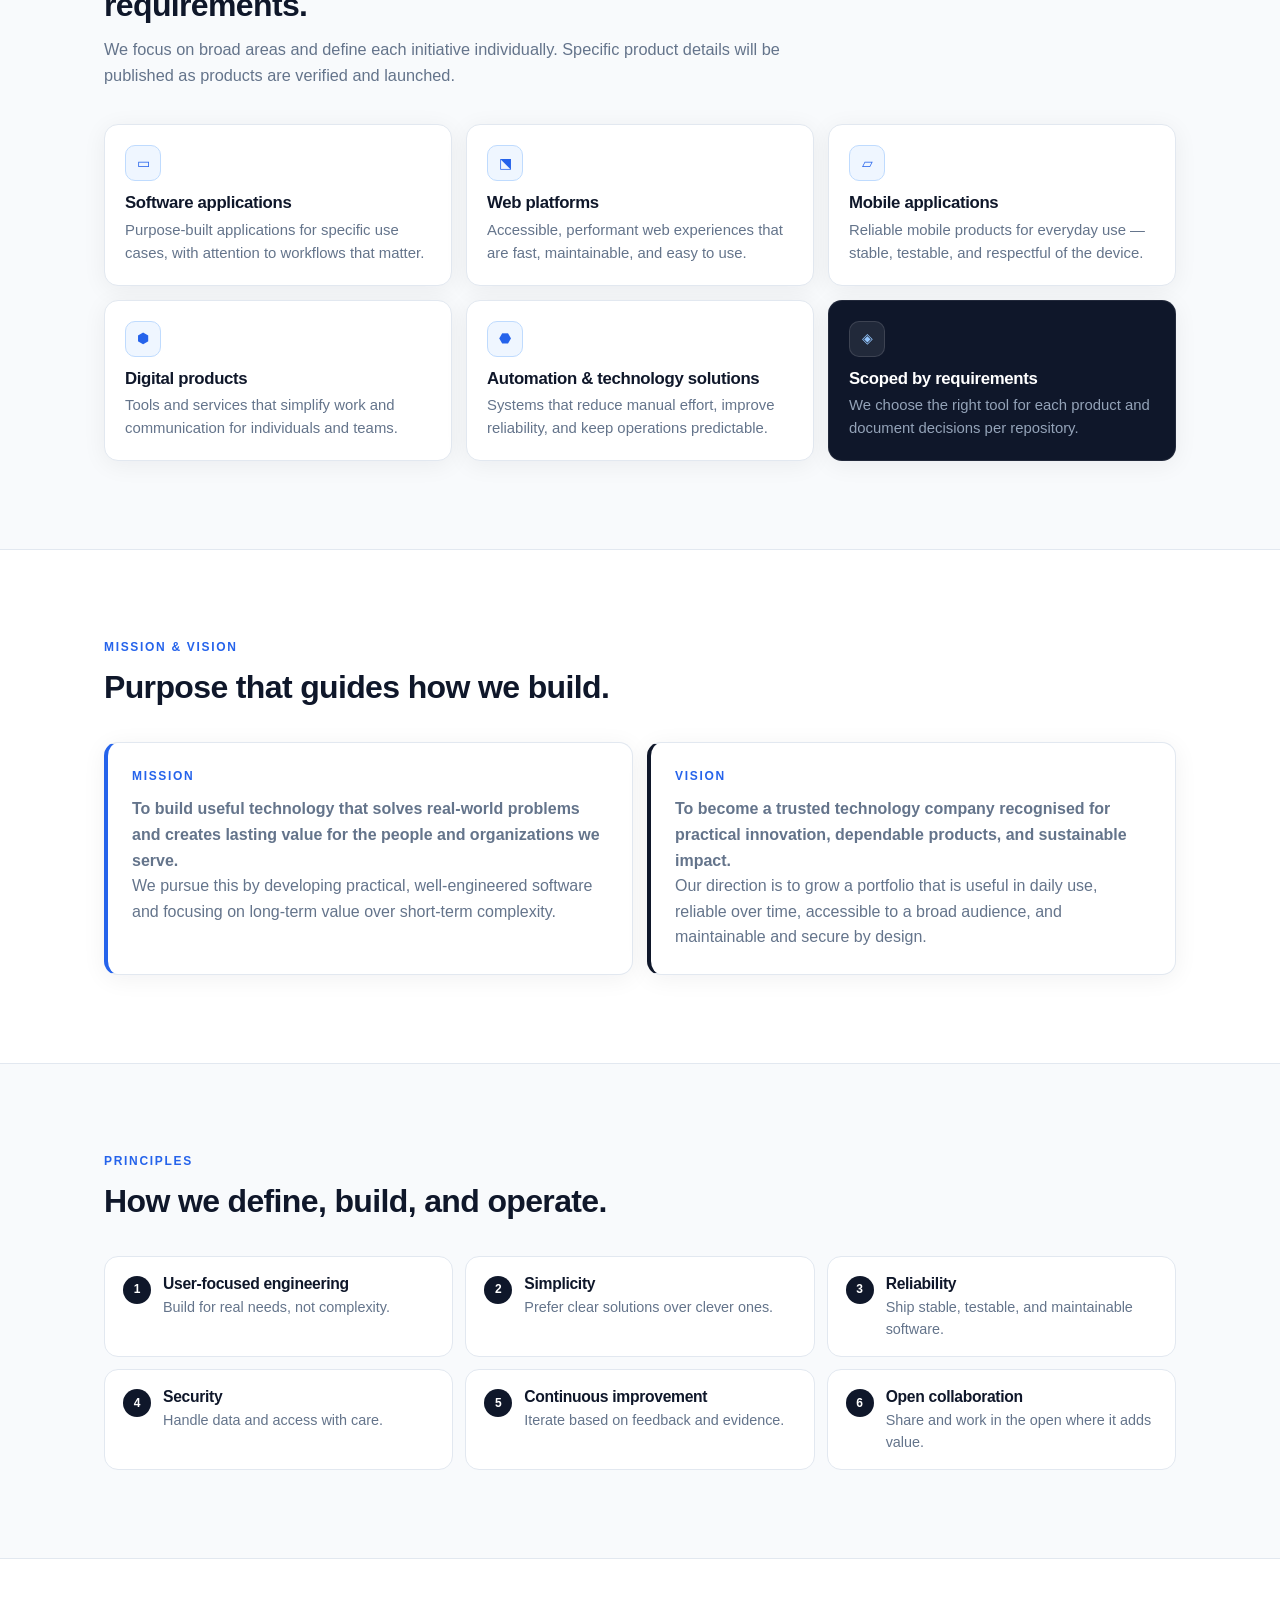
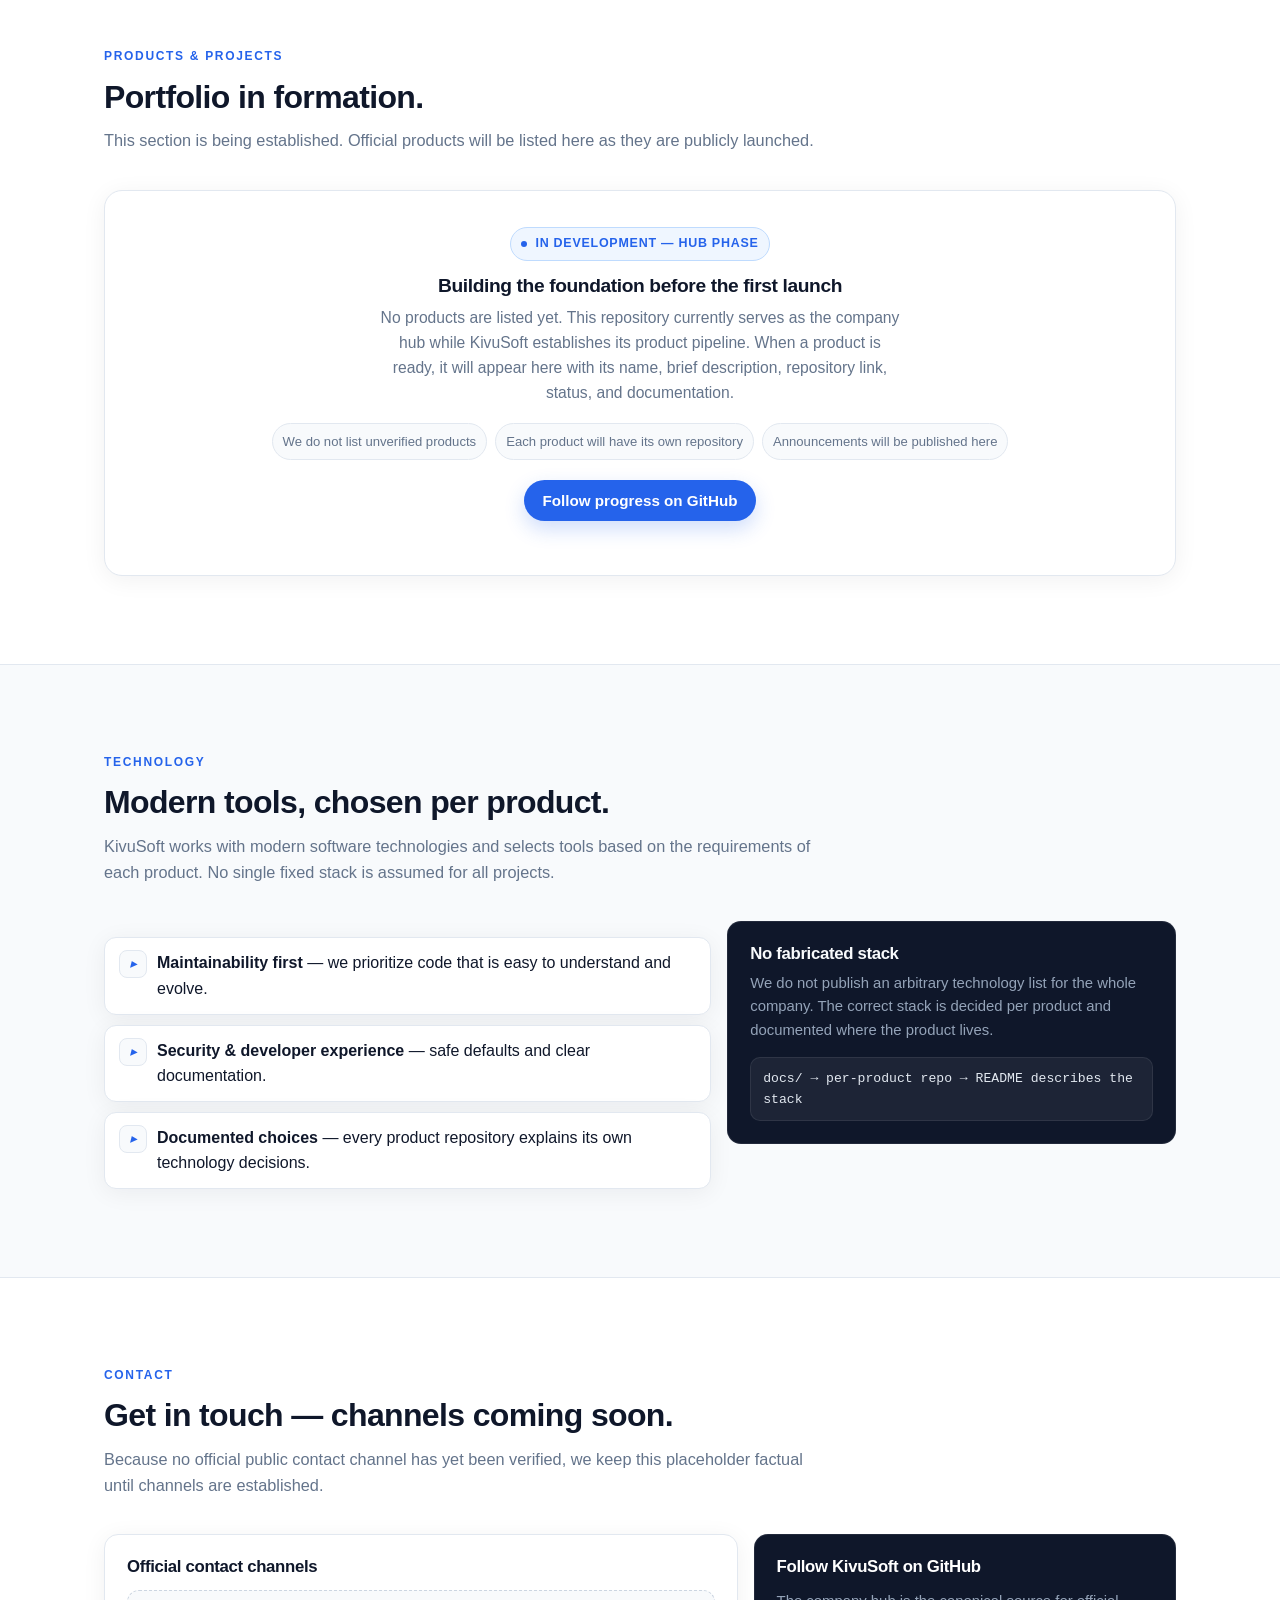
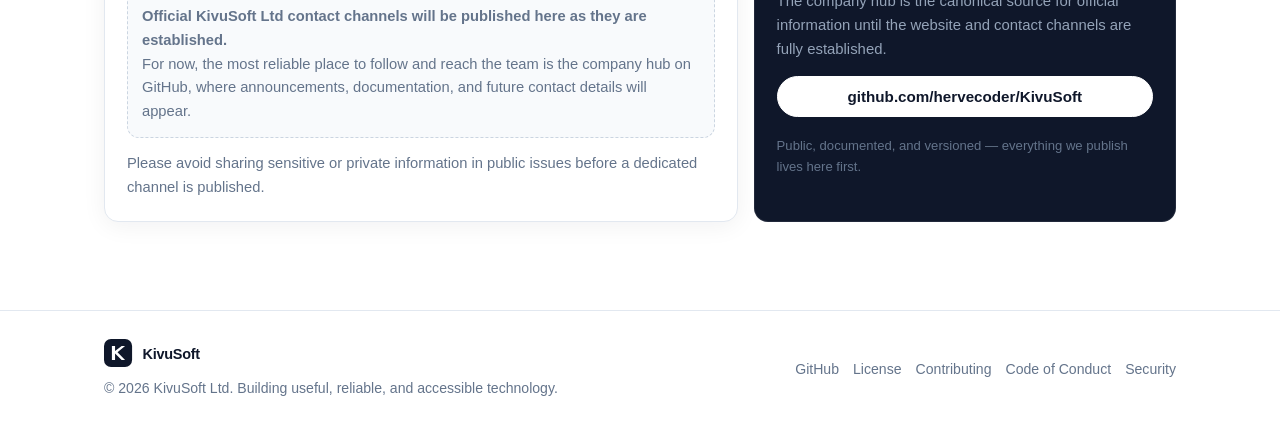
==== commit 6c65ea6a: "feat: establish KivuSoft Ltd visual identity" ====
--- a/website/index.html
+++ b/website/index.html
@@ -9,12 +9,17 @@
   <meta property="og:title" content="KivuSoft Ltd — Useful, reliable, and accessible technology">
   <meta property="og:description" content="KivuSoft Ltd builds practical digital solutions — software applications, web platforms, mobile apps, and automation systems.">
   <meta property="og:type" content="website">
-  <meta property="og:url" content="https://github.com/hervecoder/KivuSoft">
-  <meta property="og:image" content="">
-  <meta name="twitter:card" content="summary">
+  <meta property="og:url" content="https://hervecoder.github.io/KivuSoft/">
+  <meta property="og:image" content="https://hervecoder.github.io/KivuSoft/assets/images/og-image.svg">
+  <meta property="og:image:width" content="1200">
+  <meta property="og:image:height" content="630">
+  <meta property="og:image:alt" content="KivuSoft Ltd — Useful, reliable, and accessible technology">
+  <meta name="twitter:card" content="summary_large_image">
   <meta name="twitter:title" content="KivuSoft Ltd">
   <meta name="twitter:description" content="A software and technology company building useful, reliable, and accessible digital products.">
-  <link rel="icon" href="data:image/svg+xml,<svg xmlns=%22http://www.w3.org/2000/svg%22 viewBox=%220 0 100 100%22><rect width=%22100%22 height=%22100%22 rx=%2218%22 fill=%22%230f172a%22/><text x=%2250%22 y=%2258%22 text-anchor=%22middle%22 font-size=%2234%22 fill=%22white%22 font-family=%22Arial,sans-serif%22 font-weight=%22800%22>K</text></svg>">
+  <meta name="twitter:image" content="https://hervecoder.github.io/KivuSoft/assets/images/og-image.svg">
+  <link rel="icon" href="assets/images/favicon.svg" type="image/svg+xml">
+  <link rel="alternate icon" href="assets/images/favicon.svg">
   <link rel="stylesheet" href="assets/css/style.css">
 </head>
 <body>
@@ -22,9 +27,8 @@
 
   <header class="site-header" role="banner">
     <div class="container nav-wrap">
-      <a class="wordmark" href="#home" aria-label="KivuSoft Ltd — home">
-        <span class="wordmark-mark" aria-hidden="true">K</span>
-        <span>KivuSoft Ltd</span>
+      <a class="brand" href="#home" aria-label="KivuSoft Ltd — home">
+        <img src="assets/images/kivusoft-logo.svg" alt="KivuSoft Ltd" width="148" height="32" decoding="async">
       </a>
 
       <button class="nav-toggle" aria-expanded="false" aria-controls="primary-nav" aria-label="Toggle navigation">
@@ -294,8 +298,8 @@
 
   <footer class="site-footer" role="contentinfo">
     <div class="container footer-row">
-      <div>
-        <div class="footer-wordmark">KivuSoft Ltd</div>
+      <div class="footer-brand">
+        <img src="assets/images/kivusoft-logo.svg" alt="KivuSoft Ltd" width="148" height="32" loading="lazy">
         <div class="footer-meta">© 2026 KivuSoft Ltd. Building useful, reliable, and accessible technology.</div>
       </div>
       <nav class="footer-links" aria-label="Footer">
--- a/website/assets/css/style.css
+++ b/website/assets/css/style.css
@@ -1,16 +1,17 @@
-/* KivuSoft Ltd — website style.css — lightweight, no dependencies */
+/* KivuSoft Ltd — website style.css — lightweight, no dependencies
+   Brand palette: see assets/brand-guidelines.md — primary #0f172a, accent #2563eb, dark #0b1020 */
 :root{
   --bg:#ffffff;
   --bg-alt:#f8fafc;
   --bg-hero:#0b1020;
   --bg-hero-2:#111a33;
   --surface:#ffffff;
-  --text:#0f172a;
-  --muted:#64748b;
+  --text:#0f172a; /* primary */
+  --muted:#64748b; /* muted */
   --muted-2:#94a3b8;
-  --line:#e2e8f0;
+  --line:#e2e8f0; /* border */
   --line-strong:#cbd5e1;
-  --accent:#2563eb;
+  --accent:#2563eb; /* KivuSoft Blue */
   --accent-hover:#1d4ed8;
   --accent-soft:#eff6ff;
   --accent-border:#bfdbfe;
@@ -93,6 +94,15 @@
   display:grid; place-items:center; font-size:.72rem; font-weight:800; letter-spacing:.06em;
 }
 .wordmark:hover{text-decoration:none}
+.brand{
+  display:inline-flex; align-items:center; text-decoration:none; line-height:0;
+}
+.brand img{ display:block; height:32px; width:auto; }
+.brand:hover{opacity:.92}
+.brand:focus-visible{box-shadow:var(--focus); border-radius:8px}
+.footer-brand{ display:flex; flex-direction:column; gap:10px; align-items:flex-start; }
+.footer-brand img{ display:block; height:28px; width:auto; }
+.footer-wordmark{font-weight:800; letter-spacing:-.02em}
 .nav-primary ul{
   list-style:none; margin:0; padding:0; display:flex; align-items:center; gap:6px;
 }
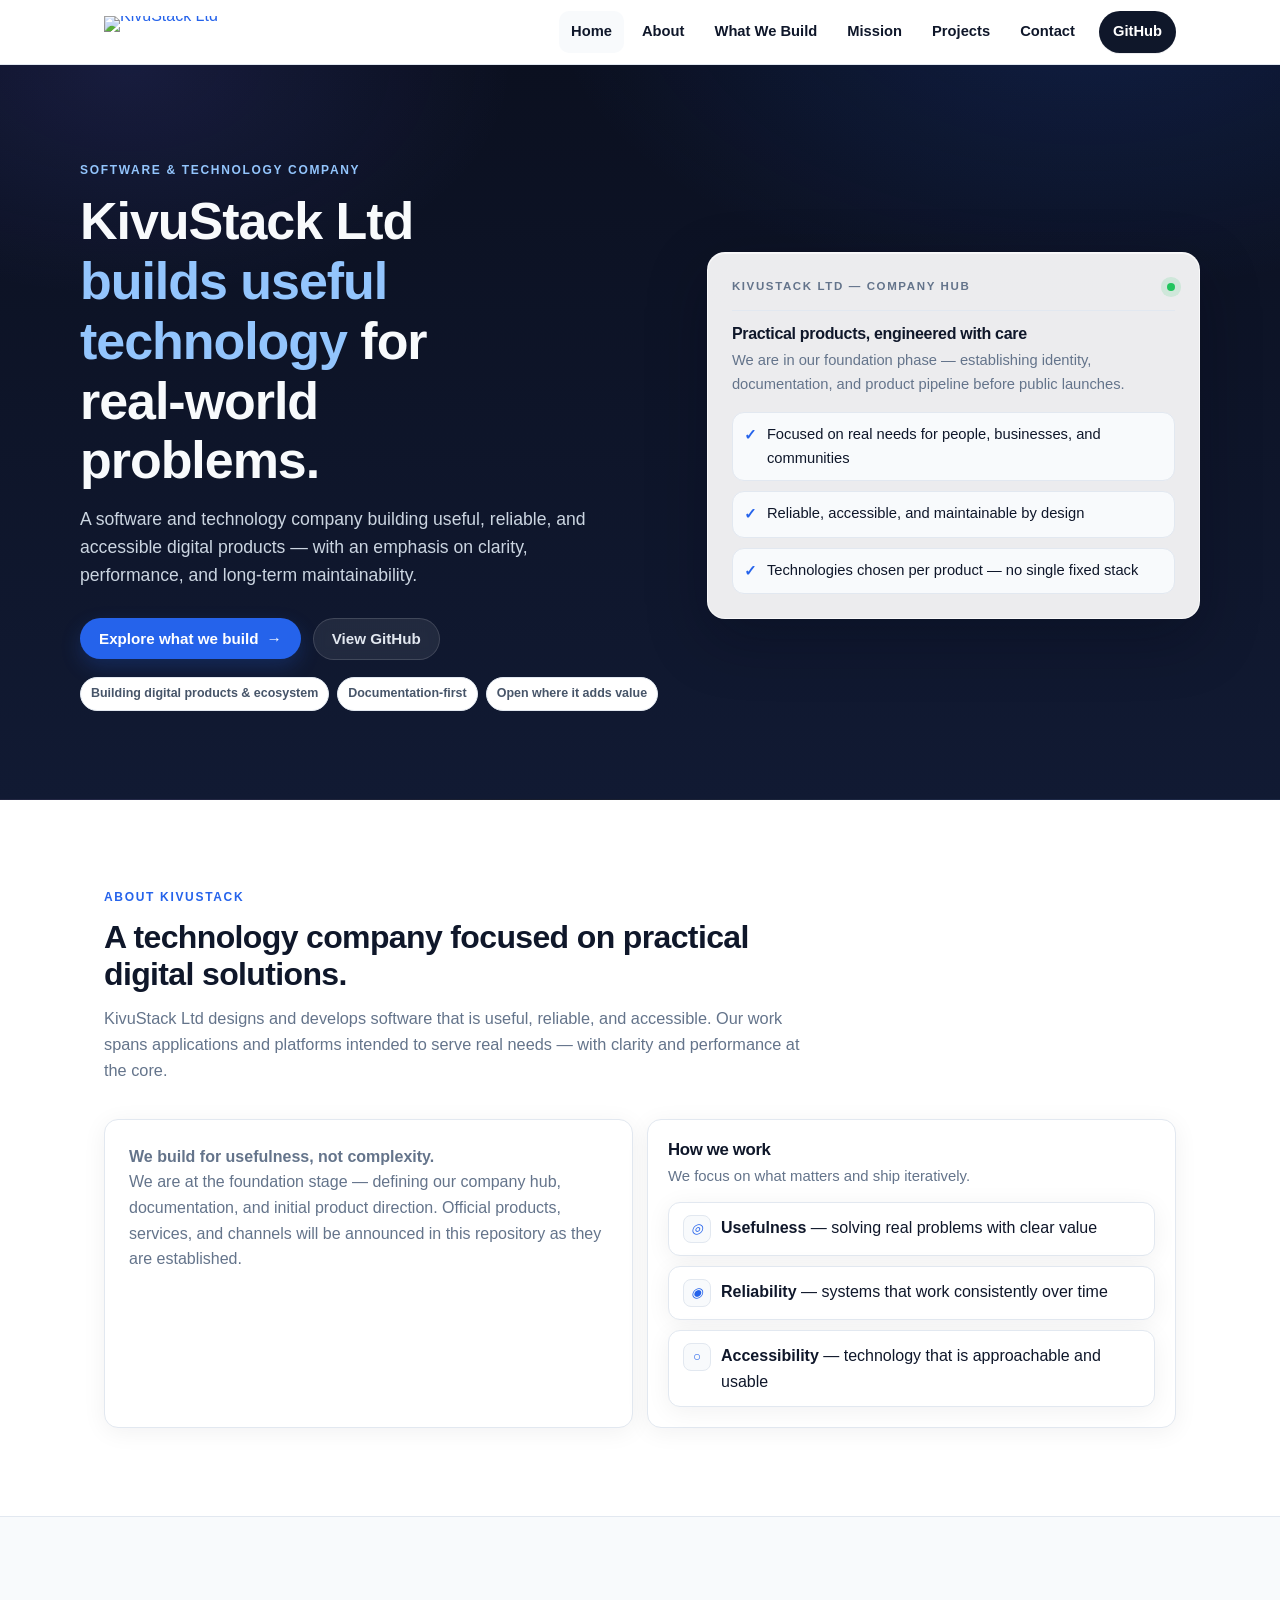
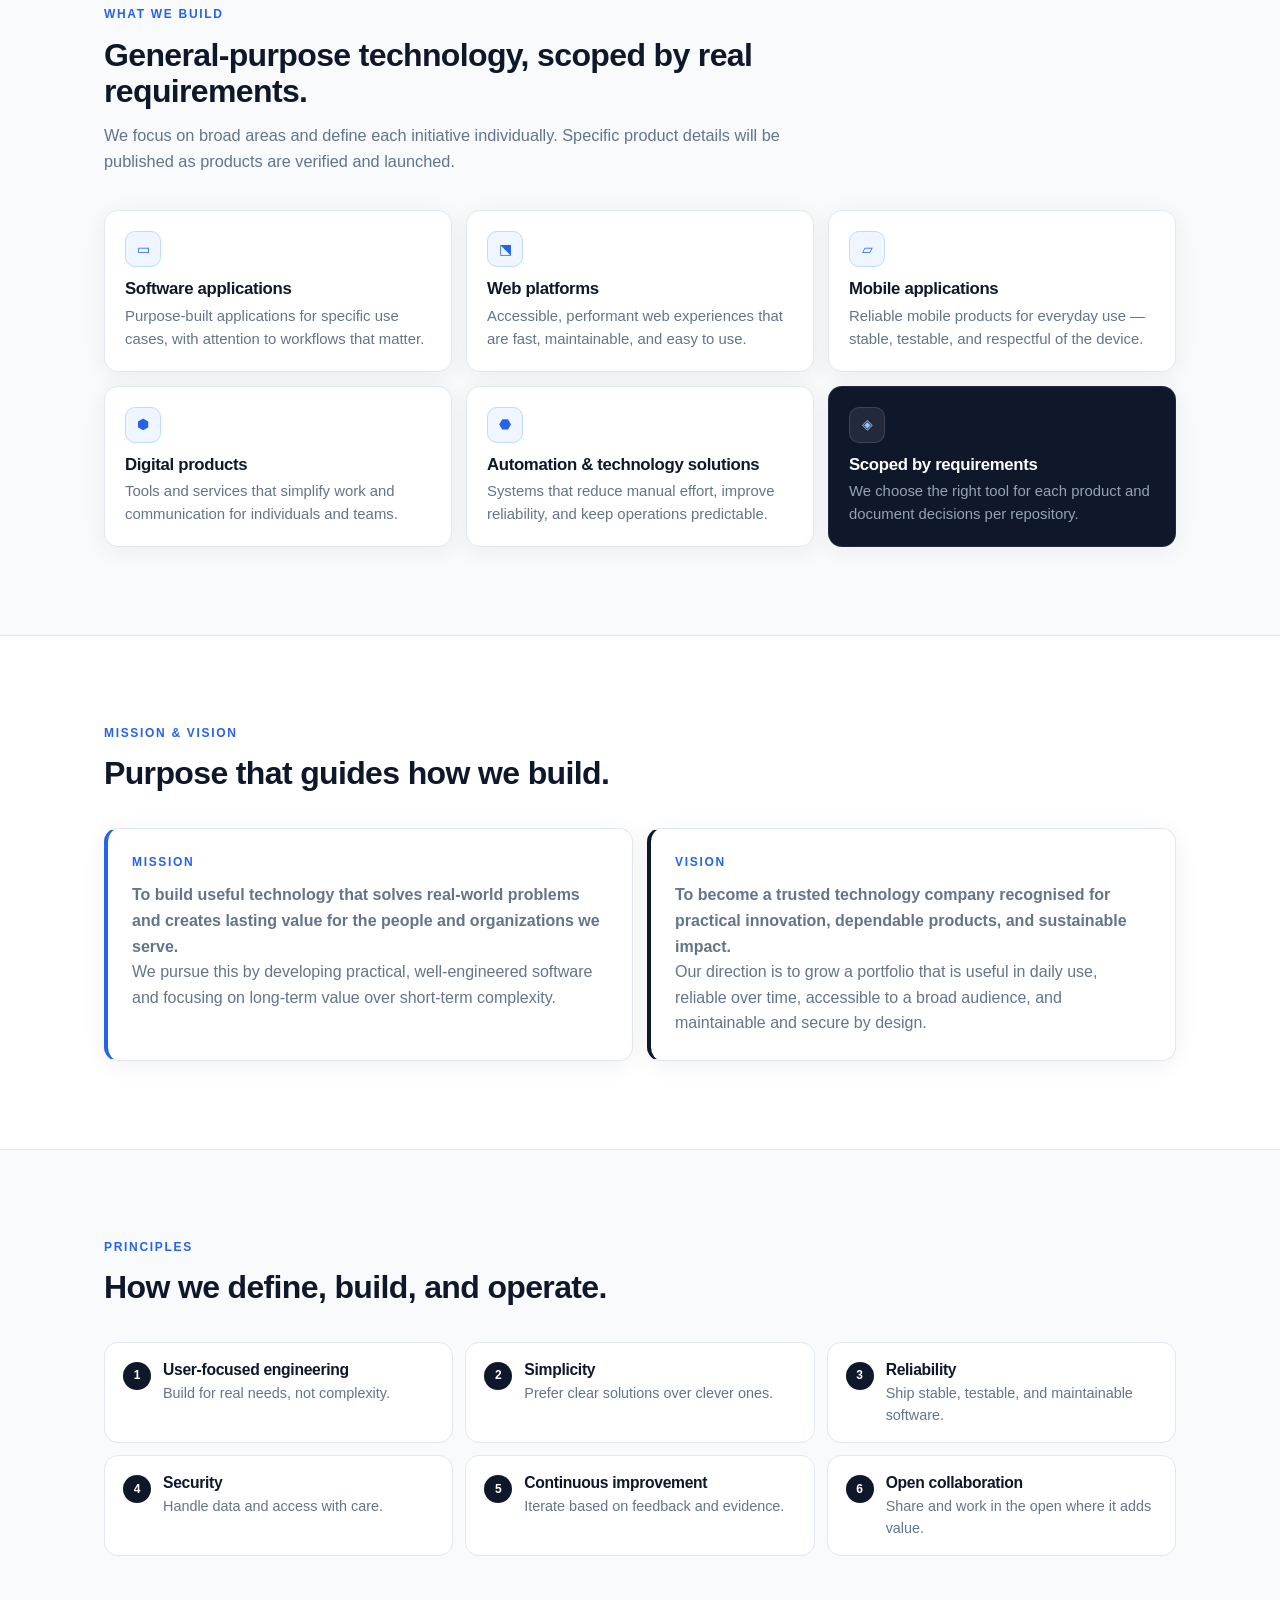
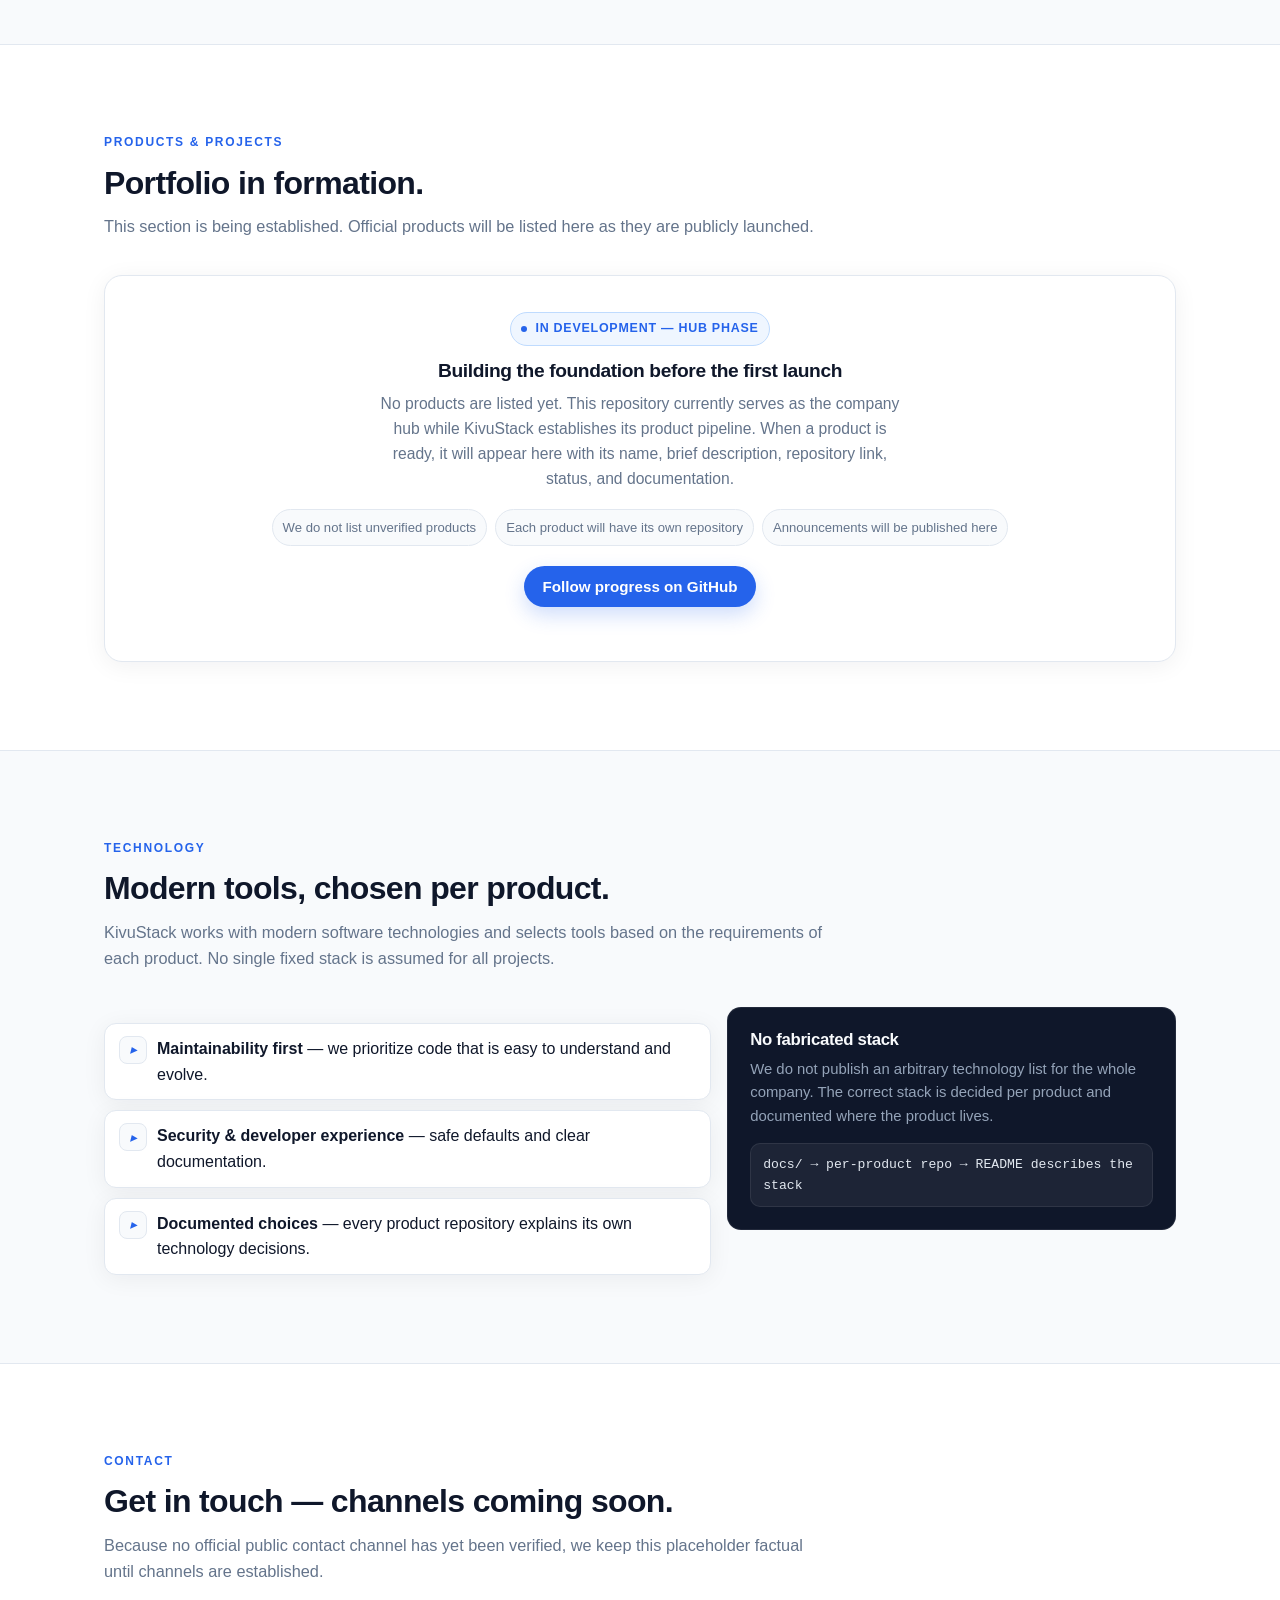
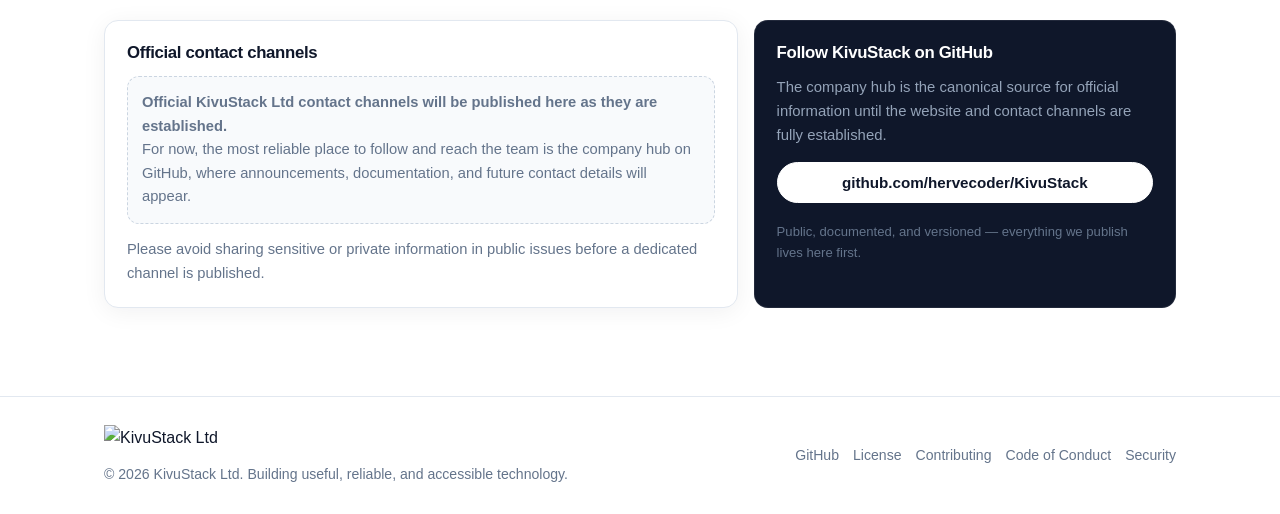
==== commit c7213136: "refactor: migrate KivuSoft to KivuStack" ====
--- a/website/index.html
+++ b/website/index.html
@@ -3,21 +3,21 @@
 <head>
   <meta charset="utf-8">
   <meta name="viewport" content="width=device-width, initial-scale=1">
-  <title>KivuSoft Ltd — Useful, reliable, and accessible technology</title>
-  <meta name="description" content="KivuSoft Ltd is a software and technology company building useful, reliable, and accessible digital products. We focus on clarity, performance, and long-term maintainability.">
+  <title>KivuStack Ltd — Useful, reliable, and accessible technology</title>
+  <meta name="description" content="KivuStack Ltd is a software and technology company building useful, reliable, and accessible digital products. We focus on clarity, performance, and long-term maintainability.">
   <meta name="theme-color" content="#0b1020">
-  <meta property="og:title" content="KivuSoft Ltd — Useful, reliable, and accessible technology">
-  <meta property="og:description" content="KivuSoft Ltd builds practical digital solutions — software applications, web platforms, mobile apps, and automation systems.">
+  <meta property="og:title" content="KivuStack Ltd — Useful, reliable, and accessible technology">
+  <meta property="og:description" content="KivuStack Ltd builds practical digital solutions — software applications, web platforms, mobile apps, and automation systems.">
   <meta property="og:type" content="website">
-  <meta property="og:url" content="https://hervecoder.github.io/KivuSoft/">
-  <meta property="og:image" content="https://hervecoder.github.io/KivuSoft/assets/images/og-image.svg">
+  <meta property="og:url" content="https://hervecoder.github.io/KivuStack/">
+  <meta property="og:image" content="https://hervecoder.github.io/KivuStack/assets/images/og-image.svg">
   <meta property="og:image:width" content="1200">
   <meta property="og:image:height" content="630">
-  <meta property="og:image:alt" content="KivuSoft Ltd — Useful, reliable, and accessible technology">
+  <meta property="og:image:alt" content="KivuStack Ltd — Useful, reliable, and accessible technology">
   <meta name="twitter:card" content="summary_large_image">
-  <meta name="twitter:title" content="KivuSoft Ltd">
+  <meta name="twitter:title" content="KivuStack Ltd">
   <meta name="twitter:description" content="A software and technology company building useful, reliable, and accessible digital products.">
-  <meta name="twitter:image" content="https://hervecoder.github.io/KivuSoft/assets/images/og-image.svg">
+  <meta name="twitter:image" content="https://hervecoder.github.io/KivuStack/assets/images/og-image.svg">
   <link rel="icon" href="assets/images/favicon.svg" type="image/svg+xml">
   <link rel="alternate icon" href="assets/images/favicon.svg">
   <link rel="stylesheet" href="assets/css/style.css">
@@ -27,8 +27,8 @@
 
   <header class="site-header" role="banner">
     <div class="container nav-wrap">
-      <a class="brand" href="#home" aria-label="KivuSoft Ltd — home">
-        <img src="assets/images/kivusoft-logo.svg" alt="KivuSoft Ltd" width="148" height="32" decoding="async">
+      <a class="brand" href="#home" aria-label="KivuStack Ltd — home">
+        <img src="assets/images/KivuStack-logo.svg" alt="KivuStack Ltd" width="148" height="32" decoding="async">
       </a>
 
       <button class="nav-toggle" aria-expanded="false" aria-controls="primary-nav" aria-label="Toggle navigation">
@@ -43,7 +43,7 @@
           <li><a href="#mission">Mission</a></li>
           <li><a href="#projects">Projects</a></li>
           <li><a href="#contact">Contact</a></li>
-          <li><a class="nav-github" href="https://github.com/hervecoder/KivuSoft" target="_blank" rel="noopener noreferrer">GitHub</a></li>
+          <li><a class="nav-github" href="https://github.com/hervecoder/KivuStack" target="_blank" rel="noopener noreferrer">GitHub</a></li>
         </ul>
       </nav>
     </div>
@@ -56,11 +56,11 @@
         <div class="hero-grid">
           <div class="hero-copy reveal">
             <div class="eyebrow">Software &amp; Technology Company</div>
-            <h1 id="hero-title">KivuSoft Ltd <span>builds useful technology</span> for real-world problems.</h1>
+            <h1 id="hero-title">KivuStack Ltd <span>builds useful technology</span> for real-world problems.</h1>
             <p>A software and technology company building useful, reliable, and accessible digital products — with an emphasis on clarity, performance, and long-term maintainability.</p>
             <div class="hero-ctas">
               <a class="btn" href="#what-we-build">Explore what we build <span aria-hidden="true">→</span></a>
-              <a class="btn btn-secondary" href="https://github.com/hervecoder/KivuSoft" target="_blank" rel="noopener noreferrer">View GitHub</a>
+              <a class="btn btn-secondary" href="https://github.com/hervecoder/KivuStack" target="_blank" rel="noopener noreferrer">View GitHub</a>
             </div>
             <div class="hero-trust" aria-label="Trust signals">
               <span class="trust-pill">Building digital products &amp; ecosystem</span>
@@ -71,7 +71,7 @@
 
           <div class="hero-card reveal" aria-label="Company snapshot">
             <div class="hero-card-head">
-              <span class="hero-card-kicker">KivuSoft Ltd — Company hub</span>
+              <span class="hero-card-kicker">KivuStack Ltd — Company hub</span>
               <span class="hero-card-dot" aria-hidden="true"></span>
             </div>
             <h3>Practical products, engineered with care</h3>
@@ -90,9 +90,9 @@
     <section id="about" class="section" aria-labelledby="about-title">
       <div class="container">
         <div class="section-header reveal">
-          <div class="eyebrow">About KivuSoft</div>
+          <div class="eyebrow">About KivuStack</div>
           <h2 id="about-title">A technology company focused on practical digital solutions.</h2>
-          <p>KivuSoft Ltd designs and develops software that is useful, reliable, and accessible. Our work spans applications and platforms intended to serve real needs — with clarity and performance at the core.</p>
+          <p>KivuStack Ltd designs and develops software that is useful, reliable, and accessible. Our work spans applications and platforms intended to serve real needs — with clarity and performance at the core.</p>
         </div>
 
         <div class="split reveal">
@@ -229,13 +229,13 @@
         <div class="projects-stage reveal">
           <span class="badge"><span class="badge-dot" aria-hidden="true"></span> In development — hub phase</span>
           <h3>Building the foundation before the first launch</h3>
-          <p>No products are listed yet. This repository currently serves as the company hub while KivuSoft establishes its product pipeline. When a product is ready, it will appear here with its name, brief description, repository link, status, and documentation.</p>
+          <p>No products are listed yet. This repository currently serves as the company hub while KivuStack establishes its product pipeline. When a product is ready, it will appear here with its name, brief description, repository link, status, and documentation.</p>
           <div class="projects-note">
             <span class="mini">We do not list unverified products</span>
             <span class="mini">Each product will have its own repository</span>
             <span class="mini">Announcements will be published here</span>
           </div>
-          <p style="margin-top:20px"><a class="btn" href="https://github.com/hervecoder/KivuSoft" target="_blank" rel="noopener noreferrer">Follow progress on GitHub</a></p>
+          <p style="margin-top:20px"><a class="btn" href="https://github.com/hervecoder/KivuStack" target="_blank" rel="noopener noreferrer">Follow progress on GitHub</a></p>
         </div>
       </div>
     </section>
@@ -246,7 +246,7 @@
         <div class="section-header reveal">
           <div class="eyebrow">Technology</div>
           <h2 id="tech-title">Modern tools, chosen per product.</h2>
-          <p>KivuSoft works with modern software technologies and selects tools based on the requirements of each product. No single fixed stack is assumed for all projects.</p>
+          <p>KivuStack works with modern software technologies and selects tools based on the requirements of each product. No single fixed stack is assumed for all projects.</p>
         </div>
 
         <div class="tech-wrap reveal">
@@ -279,16 +279,16 @@
           <div class="contact-card">
             <h3>Official contact channels</h3>
             <div class="contact-placeholder" role="note">
-              <strong>Official KivuSoft Ltd contact channels will be published here as they are established.</strong><br>
+              <strong>Official KivuStack Ltd contact channels will be published here as they are established.</strong><br>
               For now, the most reliable place to follow and reach the team is the company hub on GitHub, where announcements, documentation, and future contact details will appear.
             </div>
             <p style="margin-top:14px; font-size:.92rem">Please avoid sharing sensitive or private information in public issues before a dedicated channel is published.</p>
           </div>
 
           <div class="github-card">
-            <h3>Follow KivuSoft on GitHub</h3>
+            <h3>Follow KivuStack on GitHub</h3>
             <p>The company hub is the canonical source for official information until the website and contact channels are fully established.</p>
-            <a class="btn" href="https://github.com/hervecoder/KivuSoft" target="_blank" rel="noopener noreferrer">github.com/hervecoder/KivuSoft</a>
+            <a class="btn" href="https://github.com/hervecoder/KivuStack" target="_blank" rel="noopener noreferrer">github.com/hervecoder/KivuStack</a>
             <p style="font-size:.82rem; color:#64748b; margin-top:4px">Public, documented, and versioned — everything we publish lives here first.</p>
           </div>
         </div>
@@ -299,15 +299,15 @@
   <footer class="site-footer" role="contentinfo">
     <div class="container footer-row">
       <div class="footer-brand">
-        <img src="assets/images/kivusoft-logo.svg" alt="KivuSoft Ltd" width="148" height="32" loading="lazy">
-        <div class="footer-meta">© 2026 KivuSoft Ltd. Building useful, reliable, and accessible technology.</div>
+        <img src="assets/images/KivuStack-logo.svg" alt="KivuStack Ltd" width="148" height="32" loading="lazy">
+        <div class="footer-meta">© 2026 KivuStack Ltd. Building useful, reliable, and accessible technology.</div>
       </div>
       <nav class="footer-links" aria-label="Footer">
-        <a href="https://github.com/hervecoder/KivuSoft" target="_blank" rel="noopener noreferrer">GitHub</a>
-        <a href="https://github.com/hervecoder/KivuSoft/blob/main/LICENSE" target="_blank" rel="noopener noreferrer">License</a>
-        <a href="https://github.com/hervecoder/KivuSoft/blob/main/CONTRIBUTING.md" target="_blank" rel="noopener noreferrer">Contributing</a>
-        <a href="https://github.com/hervecoder/KivuSoft/blob/main/CODE_OF_CONDUCT.md" target="_blank" rel="noopener noreferrer">Code of Conduct</a>
-        <a href="https://github.com/hervecoder/KivuSoft/blob/main/SECURITY.md" target="_blank" rel="noopener noreferrer">Security</a>
+        <a href="https://github.com/hervecoder/KivuStack" target="_blank" rel="noopener noreferrer">GitHub</a>
+        <a href="https://github.com/hervecoder/KivuStack/blob/main/LICENSE" target="_blank" rel="noopener noreferrer">License</a>
+        <a href="https://github.com/hervecoder/KivuStack/blob/main/CONTRIBUTING.md" target="_blank" rel="noopener noreferrer">Contributing</a>
+        <a href="https://github.com/hervecoder/KivuStack/blob/main/CODE_OF_CONDUCT.md" target="_blank" rel="noopener noreferrer">Code of Conduct</a>
+        <a href="https://github.com/hervecoder/KivuStack/blob/main/SECURITY.md" target="_blank" rel="noopener noreferrer">Security</a>
       </nav>
     </div>
   </footer>
@@ -315,3 +315,4 @@
   <script src="assets/js/main.js"></script>
 </body>
 </html>
+
--- a/website/assets/css/style.css
+++ b/website/assets/css/style.css
@@ -1,4 +1,4 @@
-/* KivuSoft Ltd — website style.css — lightweight, no dependencies
+/* KivuStack Ltd — website style.css — lightweight, no dependencies
    Brand palette: see assets/brand-guidelines.md — primary #0f172a, accent #2563eb, dark #0b1020 */
 :root{
   --bg:#ffffff;
@@ -11,7 +11,7 @@
   --muted-2:#94a3b8;
   --line:#e2e8f0; /* border */
   --line-strong:#cbd5e1;
-  --accent:#2563eb; /* KivuSoft Blue */
+  --accent:#2563eb; /* KivuStack Blue */
   --accent-hover:#1d4ed8;
   --accent-soft:#eff6ff;
   --accent-border:#bfdbfe;
@@ -380,3 +380,4 @@
 }
 .page-404 h1{font-size:clamp(3rem, 10vw, 6rem); line-height:1; letter-spacing:-.04em}
 .page-404 p{color:var(--muted); max-width:48ch; margin:12px auto 20px}
+
